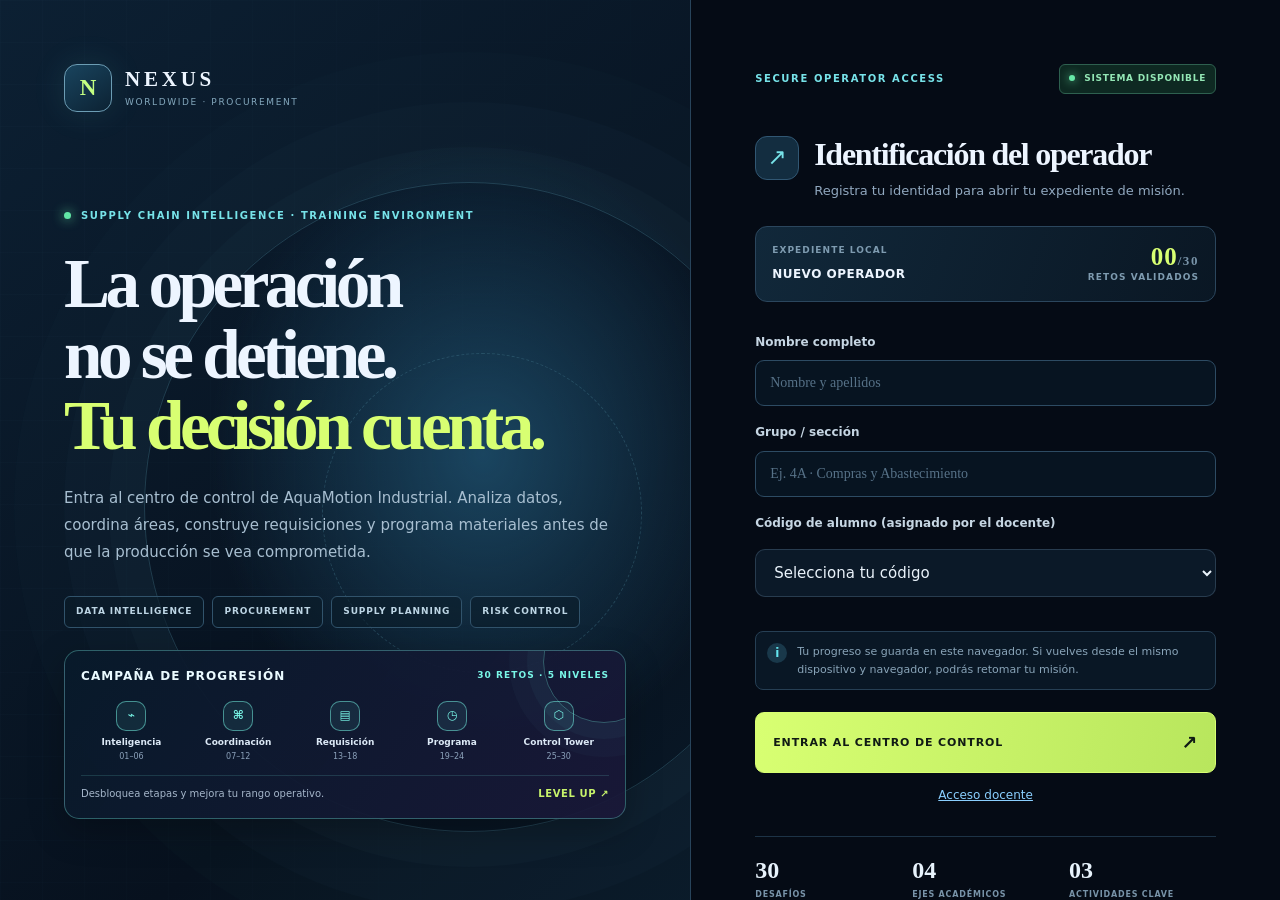
==== index.html @ 002dec1a "Add 3D supply map and branching case lab" ====
<!doctype html>
<html lang="es-MX">
<head>
<meta charset="utf-8"><meta name="viewport" content="width=device-width, initial-scale=1">
<meta name="theme-color" content="#07111e"><meta name="description" content="Simulación inmersiva de compras y abastecimiento: datos digitales, coordinación organizacional, requisiciones y programación de requerimientos."><meta name="color-scheme" content="dark">
<title>NEXUS | Operación Abastecimiento</title>
<link rel="stylesheet" href="./styles.css?v=nexus-immersive-lab-3">
</head>
<body>
<div id="loginGate" class="nexus-login-gate" role="dialog" aria-modal="true" aria-labelledby="loginTitle">
 <section class="login-showcase">
  <div class="login-wordmark"><span class="login-mark">N</span><span><b>NEXUS</b><small>WORLDWIDE · PROCUREMENT</small></span></div>
  <div class="login-orbit orbit-one"></div><div class="login-orbit orbit-two"></div>
  <div class="login-copy"><div class="login-eyebrow"><span class="live-dot"></span> SUPPLY CHAIN INTELLIGENCE · TRAINING ENVIRONMENT</div><h1>La operación<br>no se detiene.<br><em>Tu decisión cuenta.</em></h1><p>Entra al centro de control de AquaMotion Industrial. Analiza datos, coordina áreas, construye requisiciones y programa materiales antes de que la producción se vea comprometida.</p>
   <div class="login-capabilities"><span>DATA INTELLIGENCE</span><span>PROCUREMENT</span><span>SUPPLY PLANNING</span><span>RISK CONTROL</span></div>
  <div class="login-campaign-preview">
   <div class="login-campaign-heading"><b>CAMPAÑA DE PROGRESIÓN</b><span>30 RETOS · 5 NIVELES</span></div>
   <div class="login-campaign-steps">
    <div class="login-campaign-step"><span class="login-campaign-icon">⌁</span><b>Inteligencia</b><small>01–06</small></div>
    <div class="login-campaign-step"><span class="login-campaign-icon">⌘</span><b>Coordinación</b><small>07–12</small></div>
    <div class="login-campaign-step"><span class="login-campaign-icon">▤</span><b>Requisición</b><small>13–18</small></div>
    <div class="login-campaign-step"><span class="login-campaign-icon">◷</span><b>Programa</b><small>19–24</small></div>
    <div class="login-campaign-step"><span class="login-campaign-icon">⬡</span><b>Control Tower</b><small>25–30</small></div>
   </div>
   <div class="login-campaign-bottom"><span>Desbloquea etapas y mejora tu rango operativo.</span><strong>LEVEL UP ↗</strong></div>
  </div>
  </div>
  <div class="login-footer"><span>NEXUS PROCUREMENT / UNIDAD 3</span><span>SIMULACIÓN ACADÉMICA · V 1.0</span></div>
 </section>
 <section class="login-access">
  <div class="access-top"><span class="access-overline">SECURE OPERATOR ACCESS</span><span class="access-pill"><i></i> SISTEMA DISPONIBLE</span></div>
  <div class="access-title"><div class="access-symbol">↗</div><div><h2 id="loginTitle">Identificación del operador</h2><p>Registra tu identidad para abrir tu expediente de misión.</p></div></div>
  <div class="login-resume-card"><div><span>EXPEDIENTE LOCAL</span><strong id="loginSavedName">NUEVO OPERADOR</strong></div><div class="resume-stat"><strong id="loginSavedProgress">00<span>/30</span></strong><small>RETOS VALIDADOS</small></div></div>
  <form id="nexusLoginForm" class="nexus-login-form">
   <label for="loginFullName">Nombre completo</label><input id="loginFullName" type="text" autocomplete="name" minlength="5" maxlength="100" placeholder="Nombre y apellidos" required>
   <label for="loginGroup">Grupo / sección</label><input id="loginGroup" type="text" maxlength="80" placeholder="Ej. 4A · Compras y Abastecimiento">
   <label for="loginStudentCode">Código de alumno (asignado por el docente)</label><select id="loginStudentCode" class="student-code-select" required><option value="">Selecciona tu código</option><option value="1">Alumno 01</option><option value="2">Alumno 02</option><option value="3">Alumno 03</option><option value="4">Alumno 04</option><option value="5">Alumno 05</option><option value="6">Alumno 06</option><option value="7">Alumno 07</option><option value="8">Alumno 08</option></select>
   <div class="login-note"><span>i</span><p>Tu progreso se guarda en este navegador. Si vuelves desde el mismo dispositivo y navegador, podrás retomar tu misión.</p></div>
   <button class="login-submit" type="submit"><span id="loginButtonLabel">ENTRAR AL CENTRO DE CONTROL</span><b>↗</b></button>
  </form>
  <button class="instructor-link" type="button" onclick="openInstructor()">Acceso docente</button>
  <div class="login-bottom-stats"><div><strong>30</strong><span>DESAFÍOS</span></div><div><strong>04</strong><span>EJES ACADÉMICOS</span></div><div><strong>03</strong><span>ACTIVIDADES CLAVE</span></div></div>
  <div class="login-security">NEXUS WORLDWIDE <span>·</span> ENTORNO EDUCATIVO CONTROLADO</div>
 </section>
</div>
<section id="instructorGate" class="nexus-login-gate" style="display:none" role="dialog" aria-modal="true"><section class="login-showcase"><div class="login-wordmark"><span class="login-mark">N</span><span><b>NEXUS</b><small>WORLDWIDE · PROCUREMENT</small></span></div><div class="login-copy"><div class="login-eyebrow">INSTRUCTOR ACCESS</div><h1>Control de<br>escenarios.<br><em>Vista docente.</em></h1><p>Consulta ocho escenarios equivalentes con la misma lógica de resolución.</p></div></section><section class="login-access"><div class="access-title"><div><h2>Acceso docente</h2><p>Ingresa tus credenciales.</p></div></div><form id="instructorLoginForm" class="nexus-login-form"><label for="instructorUser">Usuario</label><input id="instructorUser" autocomplete="username" required><label for="instructorPass">Contraseña</label><input id="instructorPass" type="password" autocomplete="current-password" required><div id="instructorError" class="incident-feedback" style="display:none"></div><button class="login-submit" type="submit"><span>ABRIR CONSOLA DOCENTE</span><b>↗</b></button></form><button class="btn" style="margin-top:14px;width:100%" onclick="closeInstructor()">VOLVER AL ACCESO DE ALUMNOS</button><div class="login-security">AVISO: acceso de interfaz; no es autenticación segura de servidor.</div></section></section><section id="instructorConsole" class="instructor-console" style="display:none"><div class="command-head"><div><div class="eyebrow">NEXUS PROCUREMENT / FACULTY CONSOLE</div><h2>Panel docente · 8 escenarios</h2><p class="muted">Mismas competencias, criterios y lógica de resolución; cambian datos, fechas y proveedores.</p></div><button class="btn" onclick="closeInstructor()">Cerrar consola</button></div><div class="instructor-notice"><b>Importante:</b> los casos se pueden consultar aquí, pero las entregas y puntuaciones no se sincronizan desde otros dispositivos. Para centralizar resultados se requiere base de datos/backend.</div><div id="scenarioCards" class="scenario-cards"></div><div class="instructor-key"><h3>Criterio común de resolución</h3><ol><li>Validar inventario utilizable, reservas, bloqueos y recepciones confirmadas.</li><li>Comparar fecha requerida, plazo, costo total, presupuesto y riesgo de paro.</li><li>Completar especificación, cantidad, unidad, fecha, justificación y autorizaciones de la requisición.</li><li>Documentar alternativas, responsables, evidencia y decisión.</li></ol></div></section>
<div class="shell">
<header class="top"><div class="brand"><div class="logo">N</div><div><div class="eyebrow">NEXUS WORLDWIDE · PROCUREMENT</div><h1>NEXUS PROCUREMENT · CONTROL TOWER</h1><div class="sub">Simulación académica de compras, datos y programación</div></div></div><div class="badge">MISIÓN U3 · 180–240 MIN</div></header>
<div class="layout">
<aside class="side">\n <div class="nexus-sidebar-brand"><span class="nexus-sidebar-mark">N</span><span><b>NEXUS</b><small>WORLDWIDE · PROCUREMENT</small></span></div>

 <div class="student"><div class="eyebrow">Operador asignado</div><strong id="studentName">Sin identificar</strong><div class="sub" id="studentStatus">Sesión no iniciada</div></div>
 <div class="progress-label"><span>Progreso de misión</span><b id="progressText">0/30</b></div><div class="bar"><span id="progressBar"></span></div>
 <div class="nexus-primary-nav" aria-label="Navegación del centro de control">
  <button data-nexus-view="dashboard" class="active" onclick="showDash()"><span>⌂</span> Centro de control</button>
  <button data-nexus-view="briefing" onclick="showBriefing()"><span>▤</span> Briefing operativo</button>
  <button data-nexus-view="missions" onclick="resumeMission()"><span>⚑</span> Continuar misión</button>
  <button data-nexus-view="report" onclick="showFinal()"><span>▧</span> Reporte de desempeño</button>
 </div>
 <div class="queue-label">MISSION QUEUE <span>30</span></div>
 <div class="nav" id="nav"></div>
 <div class="callout warning mini">Regla NEXUS: primero pulsa <b>Validar respuesta</b>. Solo después de acertar se habilita <b>Avanzar al siguiente</b>. Tras dos errores aparece una pista.</div>
 <button class="btn" style="width:100%" onclick="resetProgress()">Reiniciar sesión</button>
</aside>
<main class="main"><header class="nexus-topbar" id="nexusTopbar">
 <button class="mobile-menu" onclick="toggleNexusSidebar()" aria-label="Abrir navegación">☰</button>
 <div class="topbar-location"><span class="topbar-breadcrumb">NEXUS WORLDWIDE <b>/</b> PROCUREMENT</span><strong id="topbarPageTitle">Centro de control</strong></div>
 <div class="topbar-search"><span>⌕</span><input id="nexusSearch" type="search" placeholder="Buscar reto o tema…" oninput="filterMissionNav(this.value)"></div>
 <div class="topbar-right"><span class="system-status"><i></i> SISTEMA EN LÍNEA</span><div class="topbar-operator"><span class="operator-avatar" id="topAvatar">OP</span><div><strong id="topName">Operador</strong><small id="topGroup">Compras y abastecimiento</small></div></div></div>
</header><section class="panel command-dashboard nexus-home" id="commandDashboard">
 <div class="command-head"><div><div class="eyebrow">NEXUS PROCUREMENT / OPERATIONAL OVERVIEW</div><h2>Centro de control de abastecimiento</h2><p class="muted">AquaMotion Industrial · Planta de producción · Unidad 3</p></div><div class="live-state"><span class="live-dot"></span> OPERACIÓN SIMULADA</div></div>
 <div class="command-kpis">
  <article class="command-kpi"><span class="kpi-label">DESAFÍOS VALIDADOS</span><strong id="dashDone">00<span class="kpi-denom">/30</span></strong><span id="dashProgressCaption">Tu operación está por comenzar</span><div class="kpi-track"><i id="dashProgressBar" style="width:0%"></i></div></article>
  <article class="command-kpi"><span class="kpi-label">PUNTUACIÓN ACTUAL</span><strong id="dashScore">100</strong><span>Índice académico con penalización por intentos</span><div class="kpi-track"><i id="dashScoreBar" style="width:100%"></i></div></article>
  <article class="command-kpi"><span class="kpi-label">EJES DE OPERACIÓN</span><strong>04</strong><span>Datos · Organización · Requisición · Programa</span><div class="kpi-track"><i style="width:100%"></i></div></article>
  <article class="command-kpi risk-kpi"><span class="kpi-label">ESTADO DE LA PLANTA</span><strong id="dashPlantStatus">EN ALERTA</strong><span>Materiales y fecha de producción bajo análisis</span><div class="risk-pulse"><i></i><i></i><i></i><i></i><i></i></div></article>
 </div>

 <section class="nexus-progression" id="nexusProgression">
  <div class="nexus-hero-visual medal-hero-visual" aria-hidden="true"><div class="holo-medal"><div class="medal-orbit orbit-a"></div><div class="medal-orbit orbit-b"></div><div class="medal-ribbon"></div><div class="medal-face"><span class="medal-star">✦</span><b>NX</b><small>PROCUREMENT</small><span class="medal-laurel">❧ ✧ ❧</span></div><span class="medal-spark spark-a">✦</span><span class="medal-spark spark-b">✧</span><span class="medal-spark spark-c">✦</span></div></div>
  <div class="progression-top"><div><div class="eyebrow">CAMPAÑA OPERATIVA · SISTEMA DE NIVELES</div><h3 class="progression-title">Tu ruta hacia Procurement Specialist</h3><p class="progression-sub">No solo contestes: desbloquea sectores, resuelve incidencias y demuestra que puedes mantener la cadena de suministro en movimiento.</p></div><div class="rank-emblem" aria-label="Insignia de cadete"><span>01</span></div><div class="rank-chip" id="progressionRank">RANGO 01 · CADETE</div></div>
  <div class="progression-body"><div class="stage-track" id="progressionStages" aria-label="Etapas de la campaña"></div><div class="progression-side"><div class="progression-percent" id="progressionPercent">00%</div><p id="progressionSummary">Tu operación comienza en el centro de control.</p><div class="progression-bar"><span id="progressionFill" style="width:0%"></span></div></div></div>
  <div class="progression-next"><div class="progression-next-copy"><b id="progressionNextTitle">Siguiente objetivo: iniciar el briefing</b><span id="progressionNextDesc">Lee el expediente y valida los datos antes de tomar decisiones.</span></div><button class="progression-action" id="progressionNextBtn" onclick="resumeMission()">INICIAR OPERACIÓN ↗</button></div>
 </section>
 <div class="nexus-home-grid">
  <article class="home-feature home-feature-main"><div class="home-feature-image"><div class="image-grid"></div><span class="image-tag">CASE FILE · AM-100</span><div class="image-orbit"></div><div class="factory-glyph">AM</div></div><div class="home-feature-copy"><div class="eyebrow">MISIÓN PRINCIPAL · AQUAMOTION INDUSTRIAL</div><h3>Evita la interrupción de producción</h3><p>Debes coordinar el suministro de materiales para fabricar 100 bombas. Los datos de inventario, las reservas y los plazos del proveedor pueden cambiar el resultado de la operación.</p><div class="home-feature-facts"><span><b>100</b> bombas planeadas</span><span><b>23 NOV</b> fecha requerida</span><span><b>30</b> desafíos</span></div><button class="btn primary" onclick="showBriefing()">ABRIR BRIEFING OPERATIVO <b>↗</b></button></div></article>
  <article class="home-side-card"><div class="panel-header"><div><h3>Estado de misión</h3><small>Actualización de tu expediente</small></div><span class="status status-live">EN CURSO</span></div><div class="mission-state-row"><span class="state-icon">◈</span><div><b id="dashCurrentMission">Briefing operativo</b><small id="dashCurrentCaption">Lee el caso y revisa los datos iniciales.</small></div></div><div class="mission-progress"><div class="mini-bar"><span id="dashMiniProgress" style="width:0%"></span></div><strong id="dashMiniCount">0 / 30</strong></div><button class="btn home-secondary" onclick="resumeMission()">CONTINUAR MI MISIÓN <b>→</b></button><div class="home-divider"></div><div class="home-alert"><span>!</span><div><b>ALERTA DE SUMINISTRO</b><p>Una decisión incorrecta puede provocar faltantes, compras urgentes o exceso de inventario.</p></div></div></article>
  <article class="home-module"><div class="home-module-top"><span class="module-icon">01</span><span class="module-state">MÓDULO 3.2</span></div><h4>Data intelligence</h4><p>Calidad de datos, sistemas digitales, inventarios e indicadores.</p><button onclick="openTopicMission('3.2')">EXPLORAR RETOS <b>↗</b></button></article>
  <article class="home-module"><div class="home-module-top"><span class="module-icon">02</span><span class="module-state">MÓDULO 3.3</span></div><h4>Organizational flow</h4><p>Responsabilidades, coordinación entre áreas y toma de decisiones.</p><button onclick="openTopicMission('3.3')">EXPLORAR RETOS <b>↗</b></button></article>
  <article class="home-module"><div class="home-module-top"><span class="module-icon">03</span><span class="module-state">MÓDULO 3.4</span></div><h4>Requisition control</h4><p>Especificaciones, trazabilidad, evidencia y requisiciones completas.</p><button onclick="openTopicMission('3.4')">EXPLORAR RETOS <b>↗</b></button></article>
  <article class="home-module"><div class="home-module-top"><span class="module-icon">04</span><span class="module-state">MÓDULO 3.5</span></div><h4>Supply scheduling</h4><p>Requerimientos netos, fechas, lotes y riesgo de abastecimiento.</p><button onclick="openTopicMission('3.5')">EXPLORAR RETOS <b>↗</b></button></article>
  <article class="home-module home-manual-shortcut"><div class="home-module-top"><span class="module-icon">⌘</span><span class="module-state">BIBLIOTECA DE CLASE</span></div><h4>Manual de campo NEXUS</h4><p>Notas explicadas, ejemplos, ejercicios guiados y referencias por apartado.</p><button onclick="openFieldManual()">ABRIR MANUAL <b>↗</b></button></article>
 </div>

 
 <section class="supply-map-section" id="supplyMap">
  <div class="immersive-section-head"><div><div class="eyebrow">INTERACTIVE SUPPLY NETWORK · 3D VIEW</div><h3>Mapa 3D de la cadena de suministro</h3><p>Selecciona un nodo de la red para conocer qué información necesita, qué decisiones toma y qué puede bloquear el flujo. Sigue el movimiento desde la demanda hasta la entrega.</p></div><span class="immersive-status">NETWORK ONLINE</span></div>
  <div class="supply-map-layout"><div class="supply-map-canvas" role="group" aria-label="Mapa interactivo de la cadena de suministro">
   <div class="map-grid-floor"></div><svg class="supply-connections" viewBox="0 0 700 430" aria-hidden="true"><path d="M350 75 L175 160 L100 280 M350 75 L525 160 L600 280 M175 160 L350 250 L525 160 M100 280 L350 365 L600 280 M350 250 L350 365" /><path class="flow-path" d="M350 75 L175 160 L350 250 L525 160 L600 280 L350 365 L100 280" /></svg>
   <button class="map-node node-production selected" data-map-node="production" onclick="selectSupplyNode('production')"><span class="node-glyph">▥</span><b>Producción</b><small>Demanda y fecha</small></button>
   <button class="map-node node-planning" data-map-node="planning" onclick="selectSupplyNode('planning')"><span class="node-glyph">⌘</span><b>Planeación / MRP</b><small>Necesidad neta</small></button>
   <button class="map-node node-purchasing" data-map-node="purchasing" onclick="selectSupplyNode('purchasing')"><span class="node-glyph">⇄</span><b>Compras</b><small>Proveedor y orden</small></button>
   <button class="map-node node-finance" data-map-node="finance" onclick="selectSupplyNode('finance')"><span class="node-glyph">$</span><b>Finanzas</b><small>Presupuesto</small></button>
   <button class="map-node node-warehouse" data-map-node="warehouse" onclick="selectSupplyNode('warehouse')"><span class="node-glyph">▤</span><b>Almacén</b><small>Recepción y stock</small></button>
   <button class="map-node node-supplier" data-map-node="supplier" onclick="selectSupplyNode('supplier')"><span class="node-glyph">◈</span><b>Proveedor</b><small>Plazo y confirmación</small></button>
   <div class="map-core"><span>NX</span><small>FLUJO DE MATERIAL</small></div>
  </div><aside class="map-detail-card"><div class="eyebrow" id="mapDetailEyebrow">NODO 01 · DEMANDA</div><h4 id="mapDetailTitle">Producción</h4><p id="mapDetailText">Define qué se necesita, en qué cantidad y para cuándo. Una fecha poco clara puede distorsionar todo el plan de abastecimiento.</p><div class="map-detail-label">DATOS QUE DEBES VALIDAR</div><ul id="mapDetailList"><li>Demanda confirmada</li><li>Fecha requerida</li><li>Prioridad operativa</li></ul><div class="map-detail-label">PREGUNTA DE CONTROL</div><p id="mapDetailQuestion">¿La necesidad está documentada y autorizada?</p><button class="btn primary" onclick="openFieldManual('manual-33')">CONSULTAR MANUAL ↗</button></aside></div>
  <div class="map-legend"><span><i class="legend-dot dot-demand"></i> Demanda</span><span><i class="legend-dot dot-data"></i> Datos / planeación</span><span><i class="legend-dot dot-decision"></i> Decisión</span><span><i class="legend-dot dot-flow"></i> Material y recepción</span></div>
 </section>
 <section class="branching-lab" id="branchingLab">
  <div class="immersive-section-head"><div><div class="eyebrow">DECISION LAB · BRANCHING CASES</div><h3>Casos ramificados: cada decisión mueve la operación</h3><p>Resuelve tres casos breves. La elección abre una consecuencia y una pregunta de seguimiento; al terminar podrás comparar tus decisiones de los casos 1, 2 y 3. No hay un mensaje de “todo salió mal”: la retroalimentación explica qué ocurrió y qué dato conviene revisar.</p></div><span class="immersive-status">3 CASE FILES</span></div>
  <div class="branch-progress"><span id="branchProgressLabel">CASO 01 DE 03</span><div><i id="branchProgressFill" style="width:0%"></i></div><span id="branchScoreLabel">0 decisiones</span></div>
  <article class="branch-case-card" id="branchCaseCard"><div class="branch-case-kicker" id="branchCaseKicker">CASE FILE · NX-01</div><h4 id="branchCaseTitle">La fecha que nadie confirma</h4><p id="branchCaseScenario">Producción necesita el material pronto. El proveedor habitual no confirma la entrega y el alternativo cobra más.</p><div class="branch-data-pills" id="branchCaseData"></div><div class="branch-options" id="branchCaseOptions"></div><div class="branch-consequence" id="branchConsequence" aria-live="polite" hidden></div><div class="branch-case-actions"><button class="btn" id="branchRetryBtn" onclick="retryBranchCase()" hidden>REVISAR OTRA ALTERNATIVA</button><button class="btn primary" id="branchNextBtn" onclick="nextBranchCase()" disabled>CONTINUAR AL SIGUIENTE CASO ↗</button></div></article>
  <div class="branch-comparison" id="branchComparison" hidden><div class="eyebrow">DEBRIEF · COMPARATIVO DE DECISIONES</div><h4>Comparativo de casos 1, 2 y 3</h4><p>Compara la decisión que tomaste, su efecto principal y la recomendación para una operación real.</p><div class="branch-comparison-grid" id="branchComparisonGrid"></div><button class="btn primary" onclick="resetBranchLab()">REPETIR LOS TRES CASOS ↻</button></div>
 </section>
 <section class="nexus-live-ops" id="liveOperations">
  <div class="live-ops-head"><div><div class="eyebrow">SIMULADOR COMPLEMENTARIO · PRÁCTICA DE DECISIONES</div><h3>Centro de incidentes en vivo</h3><p><b>¿Para qué sirve?</b> Es un laboratorio de práctica independiente de los 30 retos: puedes usarlo antes de empezar para familiarizarte con las decisiones o al terminar para comparar estrategias con tu equipo. Resuelve tres incidentes y observa cómo afectan continuidad, presupuesto, calidad y riesgo. Los indicadores son didácticos, no datos de una planta real.</p><div class="role-badge" id="activeRoleBadge">ROL · JEFATURA DE COMPRAS</div><button class="manual-inline-link" onclick="openFieldManual('manual-incidents')">CONSULTAR GUÍA DE INCIDENTES ↗</button></div><span class="ops-chip"><i class="live-dot"></i> SIMULACIÓN</span></div>
  <div class="incident-guide"><b>¿Cómo se usa este centro?</b><span>01 · Lee el caso</span><span>02 · Compara las consecuencias</span><span>03 · Elige una acción</span><span>04 · Revisa la retroalimentación y la bitácora</span></div>
  <div class="ops-live-grid"><article class="incident-card"><div class="incident-code" id="incidentCode">INCIDENTE 01 · SUMINISTRO</div><h4 id="incidentTitle">Alerta de abastecimiento</h4><p id="incidentDescription">Elige una respuesta operativa para ver sus consecuencias.</p><div class="incident-actions" id="incidentActions"></div><div class="incident-feedback" id="incidentFeedback" aria-live="polite"></div></article>
   <article class="ops-metrics-card"><h4>Índice de salud operativa del equipo</h4>
    <div class="ops-metric"><span>Continuidad de producción</span><strong id="metricContinuityText">70 / 100</strong><div class="ops-meter"><i id="metricContinuity" style="width:70%"></i></div></div>
    <div class="ops-metric"><span>Control presupuestal</span><strong id="metricBudgetText">70 / 100</strong><div class="ops-meter"><i id="metricBudget" style="width:70%"></i></div></div>
    <div class="ops-metric"><span>Calidad de decisión</span><strong id="metricQualityText">70 / 100</strong><div class="ops-meter"><i id="metricQuality" style="width:70%"></i></div></div>
    <div class="ops-metric"><span>Gestión del riesgo</span><strong id="metricRiskText">70 / 100</strong><div class="ops-meter"><i id="metricRisk" style="width:70%"></i></div></div>
    <div class="ops-log"><div class="ops-log-title">BITÁCORA DE OPERACIÓN</div><div id="opsLog"><div class="ops-log-line"><b>[SYSTEM]</b> Simulación preparada. Esperando primera decisión.</div></div></div>
   </article>
  </div>
 </section>

 <section class="field-manual" id="fieldManual">
  <div class="manual-header"><div><div class="eyebrow">NEXUS FIELD GUIDE · BIBLIOTECA DE CLASE</div><h3>Manual de campo: de la teoría a la decisión</h3><p>Consulta las notas de la unidad, sigue los ejemplos paso a paso y practica antes de validar tus retos. Cada referencia conecta el reto con el apartado que necesitas repasar.</p></div><div class="manual-emblem" aria-hidden="true"><span>NX</span><i></i></div></div>
  <div class="manual-search-row"><label for="manualSearch">Buscar en el manual</label><input id="manualSearch" type="search" placeholder="Ej. ERP, reservas, requisición, fecha requerida…" oninput="filterFieldManual(this.value)"><span id="manualSearchCount">4 apartados</span></div>
  <div class="manual-chapters" id="manualChapters">
   <details class="manual-chapter" id="manual-32" open><summary><span class="manual-chapter-num">03.2</span><span><b>Sistemas digitales e inteligencia de datos</b><small>ERP · MRP · WMS · EDI · BI · calidad de datos</small></span><span class="manual-chevron">＋</span></summary><div class="manual-content"><h4>Idea central</h4><p>Un sistema digital ayuda a registrar, conectar o analizar información; no todos cumplen la misma función. Antes de decidir, identifica qué dato necesitas, quién lo genera y cuándo fue actualizado.</p><div class="manual-concepts"><article><b>ERP</b><span>Integra procesos y registros de distintas áreas.</span></article><article><b>MRP</b><span>Calcula necesidades de materiales a partir de demanda, estructura del producto, inventario y tiempos.</span></article><article><b>WMS</b><span>Apoya el control operativo de ubicaciones, movimientos y existencias en almacén.</span></article><article><b>EDI</b><span>Intercambia documentos comerciales entre sistemas.</span></article><article><b>BI</b><span>Convierte datos en indicadores y análisis para decidir.</span></article></div><h4>Ejemplo guiado</h4><p>Producción solicita 100 bombas. No compres de inmediato: valida la demanda y la lista de materiales, revisa existencias utilizables y órdenes abiertas; después calcula la necesidad neta y documenta la fuente de cada dato.</p><div class="manual-exercise"><b>Ejercicio rápido</b><p>El sistema muestra 70 piezas físicas, 20 reservadas y 30 en una recepción confirmada para antes de la fecha requerida. ¿Cuántas piezas hay libres hoy y cuántas podrían estar disponibles si llega a tiempo la recepción?</p><details><summary>Ver solución razonada</summary><p>Libres hoy: 70 − 20 = 50. Si las 30 unidades llegan a tiempo y pasan la recepción, el total potencial es 80. Aún falta comparar esa cantidad con la demanda nueva y el stock de seguridad.</p></details></div><p class="manual-crossref"><b>Úsalo en:</b> retos de Sistemas digitales · inventario · disponibilidad. <button onclick="openTopicMission('3.2')">Ir a retos 3.2 ↗</button></p></div></details>
   <details class="manual-chapter" id="manual-33"><summary><span class="manual-chapter-num">03.3</span><span><b>Relación organizacional y coordinación</b><small>Área usuaria · área técnica · Compras · Finanzas · Almacén</small></span><span class="manual-chevron">＋</span></summary><div class="manual-content"><h4>Idea central</h4><p>Una compra confiable es un proceso coordinado. La necesidad nace en el área usuaria; el área técnica define o valida especificaciones; Compras gestiona cotización y proveedor; Finanzas valida presupuesto y condiciones de pago; Almacén confirma recepción y discrepancias.</p><div class="manual-flow"><span>Área usuaria<br><small>qué y cuándo</small></span><i>→</i><span>Área técnica<br><small>especificación</small></span><i>→</i><span>Compras<br><small>cotiza y negocia</small></span><i>→</i><span>Finanzas / Almacén<br><small>autoriza y recibe</small></span></div><h4>Error frecuente</h4><p>Emitir una orden no garantiza que el material esté disponible. Deben confirmarse proveedor, cantidad, fecha, transporte, recepción e inspección cuando corresponda.</p><div class="manual-exercise"><b>Ejercicio rápido</b><p>Producción pide “un rodamiento urgente”, sin código, medidas ni aplicación. ¿Qué debe ocurrir antes de solicitar cotizaciones?</p><details><summary>Ver solución razonada</summary><p>El área usuaria documenta la necesidad y fecha; el área técnica valida código, dimensiones, compatibilidad y criterios de aceptación. Compras solicita cotizaciones comparables con esa información.</p></details></div><p class="manual-crossref"><b>Úsalo en:</b> retos de roles, aprobaciones, coordinación y continuidad. <button onclick="openTopicMission('3.3')">Ir a retos 3.3 ↗</button></p></div></details>
   <details class="manual-chapter" id="manual-34"><summary><span class="manual-chapter-num">03.4</span><span><b>Requisición de compras y trazabilidad</b><small>Datos obligatorios · justificación · autorización · evidencia</small></span><span class="manual-chevron">＋</span></summary><div class="manual-content"><h4>Lista de verificación</h4><ul class="manual-checklist"><li>Descripción y código del material, si existe.</li><li>Especificación técnica, unidad de medida y cantidad.</li><li>Fecha requerida, ubicación y justificación operativa.</li><li>Centro de costo o presupuesto y prioridad aprobada.</li><li>Solicitante, autorizador y documentos de soporte.</li><li>Requisitos de entrega, inspección y aceptación.</li></ul><p>Una requisición completa permite cotizar en condiciones comparables, revisar la autorización y seguir la solicitud desde la necesidad hasta la recepción. No sustituye la orden de compra ni confirma por sí sola que el material ya fue adquirido.</p><div class="manual-exercise"><b>Ejercicio rápido</b><p>La requisición dice “10 piezas cuanto antes”, pero no identifica material ni fecha exacta. ¿Está lista para cotizar?</p><details><summary>Ver solución razonada</summary><p>No. Faltan identificación/especificación y una fecha requerida verificable. Debe regresar al área solicitante o técnica para completar datos antes de comparar ofertas.</p></details></div><p class="manual-crossref"><b>Úsalo en:</b> retos de requisición, campos obligatorios y trazabilidad. <button onclick="openTopicMission('3.4')">Ir a retos 3.4 ↗</button></p></div></details>
   <details class="manual-chapter" id="manual-35"><summary><span class="manual-chapter-num">03.5</span><span><b>Programación de requerimientos y abastecimiento</b><small>Demanda · disponibilidad neta · plazo · stock de seguridad</small></span><span class="manual-chevron">＋</span></summary><div class="manual-content"><h4>Secuencia para programar</h4><ol class="manual-checklist"><li>Confirma cantidad y fecha de necesidad de Producción.</li><li>Revisa inventario físico, reservas, bloqueos y recepciones abiertas.</li><li>Calcula disponibilidad neta con las restricciones del caso.</li><li>Compara el plazo del proveedor con la fecha requerida.</li><li>Define cantidad y fecha de compra; escala riesgos y alternativas.</li><li>Da seguimiento a confirmación, embarque y recepción.</li></ol><div class="manual-formula">Disponibilidad utilizable ≈ existencia física − reservas − bloqueos no liberados</div><p>Las recepciones futuras solo deben contarse si están suficientemente confirmadas y llegan antes de la fecha de necesidad. El stock de seguridad se analiza por separado según la política y el riesgo.</p><div class="manual-exercise"><b>Ejercicio rápido</b><p>Hay 120 piezas físicas, 35 reservadas, 5 bloqueadas y una demanda de 100. No hay recepciones confirmadas. ¿Qué brecha debes reportar?</p><details><summary>Ver solución razonada</summary><p>Disponibilidad utilizable: 120 − 35 − 5 = 80. Frente a una demanda de 100, la brecha es de 20 piezas, antes de considerar stock de seguridad u otras restricciones.</p></details></div><p class="manual-crossref"><b>Úsalo en:</b> retos de fechas, cantidades, proveedores y riesgo de faltante. <button onclick="openTopicMission('3.5')">Ir a retos 3.5 ↗</button></p></div></details>
   <details class="manual-chapter" id="manual-incidents"><summary><span class="manual-chapter-num">LAB</span><span><b>Centro de incidentes en vivo</b><small>Simulador complementario · indicadores · bitácora</small></span><span class="manual-chevron">＋</span></summary><div class="manual-content"><p>Este laboratorio no reemplaza un reto ni es la última misión. Es práctica adicional para probar decisiones sin afectar la secuencia de los 30 desafíos. Cada decisión modifica cuatro indicadores simulados:</p><div class="manual-concepts"><article><b>Continuidad</b><span>¿La acción protege la fecha de producción?</span></article><article><b>Presupuesto</b><span>¿Controla el costo total y las urgencias?</span></article><article><b>Calidad</b><span>¿La decisión usa datos y especificaciones verificables?</span></article><article><b>Riesgo</b><span>¿Previene incumplimientos, bloqueos o faltantes?</span></article></div><p>Lee el incidente, compara las opciones, elige una y justifica el efecto. Al final revisa la bitácora: identifica qué indicador mejoró, cuál se sacrificó y qué evidencia pedirías en una operación real.</p><button class="btn primary" onclick="document.getElementById('liveOperations').scrollIntoView({behavior:'smooth',block:'start'})">IR AL SIMULADOR ↗</button></div></details>
  </div>
  <div class="manual-note"><b>Nota académica</b><p>Este manual resume los conceptos que aparecen en la simulación y sirve como guía de estudio. Las políticas concretas de compra, autorizaciones, inventario y stock de seguridad dependen de cada organización y de las indicaciones del docente.</p></div>
 </section>
 <div class="home-bottom-grid"><article class="home-terminal"><div class="terminal-heading"><span><i></i> OPERATION LOG</span><span>SIMULACIÓN LOCAL</span></div><div class="terminal-lines"><p><b>[SYSTEM]</b> Entorno de entrenamiento inicializado.</p><p><b>[CASE]</b> AquaMotion Industrial · lote AM-100 cargado.</p><p><b>[CHECK]</b> Inventario, reservas y recepciones requieren validación.</p><p><b>[NEXT]</b> Abre el briefing para recibir instrucciones operativas.</p></div></article><article class="home-rank-card"><div class="eyebrow">PERFORMANCE TRACKER</div><h3>Tu desempeño se construye decisión a decisión.</h3><p>Valida cada respuesta, consulta las pistas cuando estén disponibles y guarda tus evidencias al finalizar.</p><button class="btn primary" onclick="showFinal()">VER REPORTE Y PUNTAJE ↗</button></article></div>
</section>
<section class="panel command-dashboard" id="commandDashboard">
 <div class="command-head"><div><div class="eyebrow">NEXUS WORLDWIDE / PROCUREMENT INTELLIGENCE</div><h2>Centro de operaciones de abastecimiento</h2><p class="muted">Unidad 3 · Planeación, coordinación, requisiciones y programación de compras</p></div><div class="live-state"><span class="live-dot"></span> SIMULACIÓN LISTA</div></div>
 <div class="command-kpis">
  <article class="command-kpi"><span class="kpi-label">DESAFÍOS OPERATIVOS</span><strong>30</strong><span>Validación progresiva</span><div class="kpi-track"><i style="width:100%"></i></div></article>
  <article class="command-kpi"><span class="kpi-label">EJES ACADÉMICOS</span><strong>04</strong><span>Temas oficiales de la unidad</span><div class="kpi-track"><i style="width:100%"></i></div></article>
  <article class="command-kpi"><span class="kpi-label">ACTIVIDADES CLAVE</span><strong>03</strong><span>Analizar · requisitar · programar</span><div class="kpi-track"><i style="width:100%"></i></div></article>
  <article class="command-kpi risk-kpi"><span class="kpi-label">RIESGO DEL CASO</span><strong>ALTO</strong><span>Materiales, plazos y presupuesto</span><div class="risk-pulse"><i></i><i></i><i></i><i></i><i></i></div></article>
 </div>
 <div class="command-lower">
  <div class="command-module"><div class="module-title"><span class="module-icon">01</span><div><b>DATA INTELLIGENCE</b><small>3.2 · Proceso electrónico de datos</small></div><span class="module-state">ACTIVO</span></div><p>Audita datos, inventario y señales digitales antes de comprometer recursos.</p></div>
  <div class="command-module"><div class="module-title"><span class="module-icon">02</span><div><b>ORGANIZATIONAL FLOW</b><small>3.3 · Relación con la organización</small></div><span class="module-state">ACTIVO</span></div><p>Coordina Producción, Almacén, Compras, área técnica y Finanzas.</p></div>
  <div class="command-module"><div class="module-title"><span class="module-icon">03</span><div><b>REQUISITION CONTROL</b><small>3.4 · Requisición de compras</small></div><span class="module-state">ACTIVO</span></div><p>Transforma necesidades ambiguas en solicitudes verificables y trazables.</p></div>
  <div class="command-module"><div class="module-title"><span class="module-icon">04</span><div><b>SUPPLY SCHEDULING</b><small>3.5 · Programación de compras</small></div><span class="module-state">ACTIVO</span></div><p>Calcula requerimientos netos, fechas y decisiones de abastecimiento.</p></div>
 </div>
 <div class="command-alert"><span class="alert-mark">!</span><div><b>ALERTA DE OPERACIÓN · AQUAMOTION INDUSTRIAL</b><p>La producción de 100 bombas depende de información confiable, disponibilidad real y fechas de entrega confirmadas. Las decisiones incorrectas pueden generar faltantes, sobrecostos o interrupciones.</p></div></div>
</section>
<section class="panel hero" id="welcome">
 <div class="eyebrow">Caso de estudio · AquaMotion Industrial</div><h2>Una planta está a punto de detenerse. Tu equipo debe evitarlo.</h2>
 <p>La planta AquaMotion fabrica bombas de agua. Producción necesita materiales, Almacén reporta existencias, Compras debe conseguir lo faltante y Finanzas controla el presupuesto. Los datos no coinciden y la fecha límite se acerca. Tu misión es conectar sistemas, personas, requisiciones y programación para resolver el caso sin comprar de más ni provocar un paro.</p>
 <div class="chips"><span class="chip">3.2 Datos digitales</span><span class="chip">3.3 Organización</span><span class="chip">3.4 Requisición</span><span class="chip">3.5 Programación</span><span class="chip">30 retos con validación</span></div>
 <div class="grid" style="margin-top:18px"><div class="stat"><b>180–240 min</b><span class="muted">Duración estimada de la experiencia</span></div><div class="stat"><b>30 retos</b><span class="muted">Cada uno requiere validar antes de avanzar</span></div></div>
 <div class="field"><label for="fullName">Nombre completo del estudiante</label><input id="fullName" autocomplete="name" placeholder="Escribe nombre y apellidos"></div>
 <div class="field"><label for="group">Grupo / sección</label><input id="group" placeholder="Ej. 4A · Administración de Compras"></div>
 <div class="btnrow"><button class="btn primary" onclick="startMission()">Iniciar misión</button></div>
 <p class="notice">La sesión guarda el avance en este navegador. Al terminar podrás generar un reporte imprimible y exportar un CSV. No cierres ni borres los datos del navegador antes de guardar la evidencia.</p>
</section>
<div id="workspace" class="hidden">
<section class="panel" id="briefing"><div class="eyebrow">Briefing operativo</div><h3>Lee el tablero antes de tomar decisiones</h3><div class="callout good"><b>Temario oficial de la misión</b><ul><li><b>3.2.</b> Proceso electrónico de datos en la planeación de compras, programación y control.</li><li><b>3.3.</b> Relación de la función de compras y abastecimiento con la organización.</li><li><b>3.4.</b> Requisición de compras.</li><li><b>3.5.</b> Programación de compras.</li></ul><b>Actividades que debes demostrar:</b><ol><li>Análisis del uso de sistemas digitales en compras.</li><li>Elaboración de una requisición de compra.</li><li>Programación de requerimientos.</li></ol>Los diez retos se organizan alrededor de estos cuatro temas y las tres actividades; el caso de estudio es el medio para practicarlos, no un tema adicional.</div><p>Hoy es lunes 2 de noviembre. Producción debe liberar un lote de <b>100 bombas</b> el lunes 23 de noviembre. Cada bomba requiere 2 rodamientos, 4 tornillos y 1 tapa. El sistema de almacén muestra existencias, pero parte del material está reservado. El proveedor habitual tarda 8 días hábiles y el alterno 5, aunque cobra más. El objetivo no es comprar por intuición: es convertir datos fiables en una decisión trazable.</p>
<div class="tablewrap"><table><thead><tr><th>Material</th><th>Stock físico</th><th>Reservado</th><th>Recepción confirmada antes de la necesidad</th><th>Stock de seguridad</th></tr></thead><tbody><tr><td>Rodamientos</td><td>70</td><td>20</td><td>30</td><td>10</td></tr><tr><td>Tornillos</td><td>500</td><td>100</td><td>0</td><td>40</td></tr><tr><td>Tapas</td><td>45</td><td>5</td><td>20</td><td>10</td></tr></tbody></table></div>
<div class="callout"><b>Dato crucial:</b> para este ejercicio, stock utilizable = stock físico − reservado. La recepción confirmada solo cuenta si llegará antes de la fecha de uso y está documentada. Las fórmulas del caso son didácticas; en una empresa real también se revisan bloqueos, unidades, lotes mínimos y autorizaciones.</div>
<div class="visual"><h4>Ruta de la misión</h4><div class="flow"><div class="node"><b>01 · Detectar</b>Calidad del dato</div><div class="node"><b>02 · Coordinar</b>Responsabilidades</div><div class="node"><b>03 · Documentar</b>Requisición</div><div class="node"><b>04 · Calcular</b>MRP y fechas</div><div class="node"><b>05 · Reportar</b>Evidencias</div></div></div>
<button class="btn primary" onclick="openMission(0)">Comenzar reto 1</button></section>
<div id="missionMount"></div>
<section class="panel hidden" id="finalReport"><div class="eyebrow">Cierre de operación</div><h3>Reporte de misión</h3><div id="reportBody"></div><div class="btnrow no-print"><button class="btn primary" onclick="window.print()">Generar / guardar PDF</button><button class="btn" onclick="downloadCSV()">Exportar resultados CSV</button><button class="btn" onclick="downloadReport()">Descargar reporte TXT</button></div><p class="notice">Guarda el PDF y el CSV. El reporte documenta tus respuestas y el puntaje alcanzado en esta sesión del navegador.</p></section>
</div>
</main></div><footer class="foot">NEXUS Worldwide · NEXUS Procurement · Unidad 3 · Simulación académica. Los datos de AquaMotion son ficticios y se usan exclusivamente con fines didácticos.</footer>
</div>
<script src="./app.js?v=nexus-immersive-lab-3" defer></script>
</body></html>
---- styles.css ----
:root{--bg:#07111e;--panel:#101e30;--panel2:#17283d;--line:#2b4058;--ink:#edf5ff;--muted:#a5b6ca;--lime:#c7f36b;--cyan:#70dce4;--gold:#ffd27c;--red:#ff999d;--green:#8fe0ac;--radius:17px}
*{box-sizing:border-box}body{margin:0;background:radial-gradient(ellipse at 12% 0%,#173453 0,transparent 34%),var(--bg);color:var(--ink);font:15px/1.55 system-ui,-apple-system,Segoe UI,sans-serif}button,input,select,textarea{font:inherit}button{cursor:pointer}.shell{max-width:1240px;margin:auto;padding:20px}.top{display:flex;align-items:center;justify-content:space-between;gap:16px;flex-wrap:wrap;border-bottom:1px solid var(--line);padding:10px 0 18px}.brand{display:flex;align-items:center;gap:12px}.logo{width:45px;height:45px;display:grid;place-items:center;background:var(--lime);color:#09121d;border-radius:13px;font-weight:1000;font-size:22px}.eyebrow{font-size:11px;letter-spacing:.16em;text-transform:uppercase;color:var(--cyan);font-weight:800}.brand h1{font-size:21px;margin:0;letter-spacing:.04em}.sub{color:var(--muted);font-size:13px}.badge{border:1px solid #4b627b;border-radius:99px;padding:7px 11px;color:var(--lime);font-size:12px;font-weight:800}.layout{display:grid;grid-template-columns:260px 1fr;gap:18px;margin-top:20px}.side,.panel{background:linear-gradient(160deg,#122238,#0d1928);border:1px solid var(--line);border-radius:var(--radius)}.side{padding:16px;align-self:start;position:sticky;top:12px}.student{padding:12px;border:1px solid var(--line);background:#0a1625;border-radius:12px;margin-bottom:14px}.student strong{display:block}.progress-label{display:flex;justify-content:space-between;color:var(--muted);font-size:12px;margin:14px 0 6px}.bar{height:8px;background:#25384e;border-radius:99px;overflow:hidden}.bar>span{display:block;height:100%;width:0;background:linear-gradient(90deg,var(--cyan),var(--lime));transition:width .25s}.nav{display:grid;gap:7px;margin-top:14px}.nav button{text-align:left;border:1px solid transparent;border-radius:10px;background:transparent;color:var(--muted);padding:10px}.nav button.active{background:#1b3046;border-color:#42617d;color:var(--ink)}.nav button.done{color:var(--green)}.main{min-width:0}.panel{padding:clamp(17px,3vw,30px);margin-bottom:16px}.hero{background:linear-gradient(125deg,#17314a,#0f1d2e 64%,#24351c);position:relative;overflow:hidden}.hero:after{content:"";position:absolute;right:-35px;top:-60px;width:240px;height:240px;border:1px solid #52708a;border-radius:50%;box-shadow:0 0 0 28px #29445a35,0 0 0 58px #29445a22}.hero>*{position:relative;z-index:1}.hero h2{font-size:clamp(27px,4vw,42px);line-height:1.1;max-width:760px;margin:10px 0}.hero p{max-width:760px;color:#c0d0e1}.chips{display:flex;gap:8px;flex-wrap:wrap;margin-top:17px}.chip{font-size:12px;border:1px solid #49627b;border-radius:99px;padding:6px 10px;color:#d7e5f4}.grid{display:grid;grid-template-columns:repeat(2,minmax(0,1fr));gap:12px}.stat{background:#0b1929;border:1px solid var(--line);border-radius:13px;padding:15px}.stat b{font-size:25px;display:block;color:var(--lime)}h2,h3,h4{line-height:1.25}h3{margin:0 0 12px;font-size:22px}h4{margin:0 0 7px}.muted{color:var(--muted)}.callout{border-left:4px solid var(--cyan);padding:12px 15px;background:#102a3a;border-radius:0 10px 10px 0;margin:14px 0}.warning{border-color:var(--gold);background:#30291b}.good{border-color:var(--green);background:#142b27}.question{padding:15px;background:#0a1726;border:1px solid #2b4058;border-radius:13px;margin:13px 0}.question label{display:flex;gap:10px;align-items:flex-start;padding:9px;border-radius:9px;margin:4px 0;cursor:pointer}.question label:hover{background:#17283d}.question input{margin-top:5px;accent-color:var(--lime)}.field{display:grid;gap:6px;margin:10px 0}.field label{font-weight:750;font-size:13px;color:#cfdeee}.field input,.field select,.field textarea{width:100%;border:1px solid #405771;background:#071522;color:var(--ink);padding:11px;border-radius:9px}.field textarea{min-height:80px}.btnrow{display:flex;gap:10px;flex-wrap:wrap;margin-top:17px}.btn{border:1px solid #536b83;border-radius:10px;padding:10px 15px;background:#1a3046;color:var(--ink);font-weight:800}.btn.primary{background:var(--lime);color:#101a12;border-color:var(--lime)}.btn:disabled{opacity:.35;cursor:not-allowed}.feedback{display:none;padding:12px;border-radius:10px;margin-top:12px}.feedback.show{display:block}.feedback.ok{background:#142d26;border:1px solid #3d8e67;color:#c5f7d6}.feedback.no{background:#332127;border:1px solid #8d4653;color:#ffd1d2}.mission-head{display:flex;justify-content:space-between;gap:12px;flex-wrap:wrap;align-items:start}.mission-num{color:var(--lime);font-weight:900;letter-spacing:.12em;font-size:12px}.visual{background:#091725;border:1px solid #2a4056;border-radius:14px;padding:15px;margin:14px 0}.flow{display:grid;grid-template-columns:repeat(5,minmax(0,1fr));gap:8px}.node{padding:12px 8px;text-align:center;border:1px solid #38556e;border-radius:10px;background:#12283a;font-size:12px}.node b{display:block;color:var(--cyan);font-size:13px;margin-bottom:4px}.arrow{text-align:center;color:var(--lime);font-weight:900}.tablewrap{overflow-x:auto;margin:12px 0}table{width:100%;border-collapse:collapse;min-width:520px;font-size:13px}th,td{padding:10px;border:1px solid #344a60;text-align:left;vertical-align:top}th{background:#1b3046;color:#dceafa}td{background:#0b1928}.mini{font-size:12px;color:var(--muted)}.pill{display:inline-block;padding:3px 8px;border-radius:99px;background:#21394b;color:var(--cyan);font-size:11px;font-weight:800}.locked{opacity:.5}.locked:after{content:" · BLOQUEADA";color:var(--gold);font-size:10px}.checklist{display:grid;gap:8px}.checklist label{display:flex;gap:9px;padding:9px;background:#0b1928;border-radius:9px}.checklist input{accent-color:var(--lime)}.foot{padding:20px 0;color:var(--muted);font-size:12px;text-align:center}.hidden{display:none!important}.scorebig{font-size:46px;font-weight:950;color:var(--lime)}.notice{font-size:12px;color:var(--muted)}@media(max-width:850px){.layout{grid-template-columns:1fr}.side{position:static}.nav{grid-template-columns:repeat(2,minmax(0,1fr))}.flow{grid-template-columns:1fr}.grid{grid-template-columns:1fr}.hero:after{opacity:.25}}@media print{body{background:#fff;color:#111}.top,.side,.btnrow,.no-print{display:none!important}.layout{display:block}.panel{background:#fff;color:#111;border:1px solid #aaa;break-inside:avoid}.muted,.sub,.notice{color:#444}.stat,td{background:#fff;color:#111}th{background:#ddd;color:#111}.hero:after{display:none}.callout{background:#eee;color:#111}}

/* NEXUS UI refresh: responsive command-center, accessible focus, motion-safe polish */
:root{--bg:#050b15;--panel:#0d1b2c;--panel2:#14273c;--line:#304963;--ink:#f4f8ff;--muted:#a9bdd2;--lime:#d8ff72;--cyan:#67eff0;--violet:#a8a5ff;--radius:20px}
body{background:radial-gradient(ellipse at 15% -8%,#1b4667 0,transparent 34%),radial-gradient(ellipse at 100% 18%,#242451 0,transparent 30%),linear-gradient(145deg,#050b15,#081322 58%,#07101c);background-attachment:fixed}
button,input,select,textarea{transition:border-color .18s ease,background .18s ease,transform .18s ease,box-shadow .18s ease}
button:focus-visible,input:focus-visible,select:focus-visible,textarea:focus-visible{outline:3px solid var(--cyan);outline-offset:3px}
button:hover:not(:disabled){transform:translateY(-1px)}
.shell{max-width:1400px;padding:clamp(12px,2.5vw,30px)}
.top{position:relative;padding:14px 0 20px}
.logo{box-shadow:0 0 32px #c7f36b35;border-radius:15px}
.brand h1{font-size:clamp(18px,2vw,25px);letter-spacing:.06em}
.badge{background:#c7f36b10;box-shadow:inset 0 0 18px #c7f36b08}
.layout{grid-template-columns:285px minmax(0,1fr);gap:22px}
.side,.panel{box-shadow:0 18px 50px #00000020;backdrop-filter:blur(12px)}
.side{border-color:#35516d;background:linear-gradient(165deg,#10243aee,#091522f2)}
.student{border-color:#3a5774;background:linear-gradient(120deg,#11283d,#0a1726)}
.progress-label{margin-top:18px}
.bar{height:10px;background:#1b3046;border:1px solid #304962}
.bar>span{background:linear-gradient(90deg,var(--cyan),var(--violet),var(--lime));box-shadow:0 0 14px #70dce455}
.nav{gap:8px}
.nav button{border:1px solid #263d55;background:#0b1928a6;font-size:13px;line-height:1.35}
.nav button.active{background:linear-gradient(105deg,#203c54,#192b45);border-color:var(--cyan);box-shadow:inset 3px 0 0 var(--cyan)}
.nav button.done{border-color:#2d694f;background:#102820;color:#b8f7d2}
.nav button:disabled{cursor:not-allowed;opacity:.35}
.panel{border-color:#2b4560;background:linear-gradient(150deg,#102137f2,#0a1625f7)}
.hero{min-height:390px;background:radial-gradient(circle at 88% 25%,#293b63 0,transparent 28%),linear-gradient(125deg,#183b56,#101d32 62%,#27351c);border-color:#3a5973}
.hero h2{font-size:clamp(30px,4.4vw,52px);max-width:800px;letter-spacing:-.035em}
.hero p{font-size:clamp(15px,1.4vw,17px);line-height:1.8}
.chip{background:#07152370;border-color:#55748f}
.stat{background:linear-gradient(140deg,#0a1a2a,#12253a);border-color:#314b65}
.stat b{font-size:clamp(24px,3vw,32px);text-shadow:0 0 24px #c7f36b20}
.question{border-color:#3a5570;background:linear-gradient(150deg,#0a1726,#0e2033)}
.question label{border:1px solid transparent;transition:all .16s ease}
.question label:hover{border-color:#446580;background:#172c42}
.question input{width:17px;height:17px;flex:0 0 auto}
.field input,.field select,.field textarea{border-color:#38536f;background:#071320}
.field input:focus,.field textarea:focus,.field select:focus{border-color:var(--cyan);box-shadow:0 0 0 3px #67eff018}
.btn{border-color:#45617d;background:linear-gradient(130deg,#203b55,#172a40)}
.btn.primary{background:linear-gradient(120deg,#ddff87,#b9ed59);box-shadow:0 8px 24px #c7f36b14}
.btn.primary:hover:not(:disabled){box-shadow:0 10px 28px #c7f36b2c}
.callout{background:linear-gradient(100deg,#0f2a3a,#102336);border-radius:0 13px 13px 0}
.callout.good{background:linear-gradient(110deg,#102e28,#10251f);border-color:#7be2aa}
.callout.warning{background:linear-gradient(110deg,#302719,#241e19);border-color:#ffd27c}
.mission-head{padding-bottom:14px;border-bottom:1px solid #263d54}
.mission-num{color:var(--cyan)}
.pill{background:#17394a;border:1px solid #2c6270}
.visual{background:linear-gradient(140deg,#081624,#0e2235);border-color:#294760}
.node{background:linear-gradient(145deg,#132d42,#0c1b2a);border-color:#355772;min-height:72px;display:grid;align-content:center}
.node b{color:var(--lime)}
table{border-collapse:separate;border-spacing:0;border-radius:10px;overflow:hidden}
th{background:#1b3550}
td{background:#091827}
tr:hover td{background:#102439}
.feedback{line-height:1.7}
.feedback.ok{border-color:#3c9d72}
.feedback.no{border-color:#a44b59}
.foot{padding:28px 0 12px;letter-spacing:.02em}
@media(min-width:1100px){.side{top:16px;max-height:calc(100vh - 32px);overflow:auto}.main{min-width:0}}
@media(max-width:850px){.layout{grid-template-columns:minmax(0,1fr);gap:12px}.side{position:relative;top:auto;max-height:none}.nav{grid-template-columns:repeat(2,minmax(0,1fr))}.hero{min-height:0}.hero:after{width:140px;height:140px;right:-30px;top:-30px}.panel{padding:clamp(15px,4vw,24px)}.nav button{font-size:12px;padding:9px 8px}}
@media(max-width:440px){.shell{padding:10px}.top{align-items:flex-start}.brand{align-items:flex-start}.logo{width:38px;height:38px;flex:0 0 auto}.badge{font-size:10px}.nav{grid-template-columns:1fr 1fr}.grid{grid-template-columns:1fr}.btnrow .btn{flex:1 1 100%}.hero h2{font-size:31px}.chips{gap:6px}.chip{font-size:10px}}
@media(prefers-reduced-motion:reduce){*,*::before,*::after{scroll-behavior:auto!important;animation-duration:.01ms!important;transition-duration:.01ms!important}}
@media print{body{background:#fff!important}.panel,.side{box-shadow:none!important;backdrop-filter:none!important}}

.lesson-card{border-left-color:var(--violet);background:linear-gradient(110deg,#171c3a,#10263a);padding:17px 19px;line-height:1.75}.lesson-card h4{font-size:18px;margin:7px 0 10px;color:#e7e7ff}.lesson-card ul{padding-left:21px}.lesson-card li{margin:6px 0}.lesson-card p{margin:8px 0}.mission-head .muted{line-height:1.8}

/* NEXUS PROCUREMENT — Command Center visual system */
:root{--bg:#050b15;--panel:#0b1726;--panel2:#10243a;--line:#29445f;--ink:#edf5ff;--muted:#91a8bf;--lime:#d8ff72;--cyan:#64e7f0;--violet:#a4a2ff;--red:#ff7d8c}
html{scroll-behavior:smooth}body{font-family:'DM Sans',Inter,system-ui,sans-serif;background:radial-gradient(ellipse at 72% -18%,#183e5b 0,transparent 35%),radial-gradient(ellipse at 2% 25%,#14213e 0,transparent 32%),#050b15;background-attachment:fixed}.shell{max-width:1600px;padding:18px clamp(12px,2vw,30px)}.top{position:sticky;top:0;z-index:20;background:#07111eeb;backdrop-filter:blur(18px);border:1px solid #243b52;border-radius:16px;padding:13px 18px;box-shadow:0 14px 45px #0003}.logo{background:linear-gradient(145deg,#d8ff72,#8fca50);box-shadow:0 0 30px #d8ff7230}.brand h1{font-size:clamp(17px,1.8vw,24px);letter-spacing:.08em}.eyebrow{letter-spacing:.18em}.badge{background:#d8ff7210;border-color:#6d8848;color:var(--lime)}.layout{grid-template-columns:270px minmax(0,1fr);gap:20px;margin-top:20px}.side{background:linear-gradient(160deg,#0e2034f5,#091421f5);border-color:#294762;box-shadow:0 18px 50px #0003;backdrop-filter:blur(14px)}.student{background:linear-gradient(125deg,#142e45,#0a1725);border-color:#365570}.nav button{border:1px solid #233b53;background:#091725;font-size:13px}.nav button.active{border-color:var(--cyan);box-shadow:inset 3px 0 var(--cyan),0 0 22px #64e7f00b}.panel{border-color:#29445f;background:linear-gradient(155deg,#0e1d2eF2,#091522F5);box-shadow:0 18px 50px #0002;backdrop-filter:blur(12px)}.hero{border-color:#36556e;background:radial-gradient(ellipse at 100% 0%,#273e4f 0,transparent 40%),linear-gradient(120deg,#102c43,#0b1726 70%,#1c2a20)}.hero h2{letter-spacing:-.035em}.stat{background:linear-gradient(145deg,#10243a,#091725);border-color:#29445f}.btn{transition:transform .18s,border-color .18s,box-shadow .18s}.btn:hover:not(:disabled){border-color:var(--cyan);box-shadow:0 7px 20px #0003;transform:translateY(-2px)}.btn.primary{background:linear-gradient(110deg,#d8ff72,#b5e75e);box-shadow:0 5px 22px #d8ff7215}.command-dashboard{position:relative;overflow:hidden;padding:clamp(18px,2.5vw,30px)}.command-dashboard:before{content:"";position:absolute;right:-100px;top:-150px;width:380px;height:380px;border:1px solid #47718a50;border-radius:50%;box-shadow:0 0 0 36px #47718a12,0 0 0 76px #47718a0b;pointer-events:none}.command-head{position:relative;display:flex;justify-content:space-between;align-items:flex-start;gap:16px;flex-wrap:wrap}.command-head h2{font-size:clamp(23px,3vw,34px);letter-spacing:-.04em;margin:9px 0 5px}.command-head p{margin:0}.live-state{display:flex;align-items:center;gap:8px;border:1px solid #2f6b57;border-radius:8px;padding:8px 11px;background:#0d2a25;color:#9cf3c5;font-size:10px;font-weight:900;letter-spacing:.12em}.live-dot{width:7px;height:7px;background:#62e6a6;border-radius:50%;box-shadow:0 0 12px #62e6a6;animation:livePulse 1.8s infinite}@keyframes livePulse{50%{opacity:.4;box-shadow:0 0 2px #62e6a6}}.command-kpis{position:relative;display:grid;grid-template-columns:repeat(4,minmax(0,1fr));gap:11px;margin:23px 0 17px}.command-kpi{min-width:0;padding:16px;border:1px solid #2a435a;border-radius:13px;background:linear-gradient(145deg,#11243a,#0a1624);position:relative;overflow:hidden}.command-kpi:after{content:"";position:absolute;right:-18px;top:-22px;width:80px;height:80px;border:1px solid #41627a45;border-radius:50%}.kpi-label{display:block;color:#8da7bf;font-size:9px;font-weight:900;letter-spacing:.13em}.command-kpi strong{display:block;font-size:31px;letter-spacing:-.04em;margin:9px 0 3px;color:#eaf5ff}.command-kpi>span:last-of-type{display:block;color:#9eb2c7;font-size:11px;line-height:1.4;min-height:30px}.kpi-track{height:3px;background:#20374c;border-radius:8px;margin-top:13px;overflow:hidden}.kpi-track i{display:block;height:100%;background:linear-gradient(90deg,var(--cyan),var(--violet),var(--lime));border-radius:8px}.risk-kpi strong{color:#ff9d9f}.risk-pulse{display:flex;gap:4px;margin-top:14px}.risk-pulse i{height:4px;flex:1;background:#f17883;border-radius:4px;opacity:.85}.command-lower{display:grid;grid-template-columns:repeat(2,minmax(0,1fr));gap:10px}.command-module{padding:14px;border:1px solid #263f55;border-radius:12px;background:#091725c9}.module-title{display:flex;align-items:center;gap:10px}.module-icon{display:grid;place-items:center;flex:0 0 32px;height:32px;border:1px solid #3d6077;border-radius:9px;background:#122d42;color:var(--cyan);font-weight:900;font-size:11px}.module-title b{display:block;font-size:10px;letter-spacing:.08em}.module-title small{display:block;color:#8da5bb;font-size:10px;margin-top:4px}.module-state{margin-left:auto;color:#8fe2b1;font-size:8px;letter-spacing:.1em;font-weight:900}.command-module p{margin:11px 0 0;color:#9db1c5;font-size:12px;line-height:1.55}.command-alert{display:flex;gap:12px;margin-top:14px;padding:14px;border:1px solid #72513b;border-radius:12px;background:linear-gradient(100deg,#33241f,#1b1d25)}.alert-mark{display:grid;place-items:center;flex:0 0 29px;height:29px;border-radius:8px;background:#ffbd5930;color:#ffd18a;font-weight:1000}.command-alert b{font-size:10px;letter-spacing:.1em;color:#ffd18a}.command-alert p{margin:5px 0 0;font-size:12px;color:#d0c1b6;line-height:1.5}.foot{border-top:1px solid #22384d;margin-top:12px}@media(max-width:1050px){.command-kpis{grid-template-columns:repeat(2,minmax(0,1fr))}.layout{grid-template-columns:235px minmax(0,1fr)}}@media(max-width:850px){.layout{grid-template-columns:1fr}.side{position:static}.command-lower{grid-template-columns:1fr}.top{position:relative}.command-dashboard:before{opacity:.5}}@media(max-width:460px){.command-kpis{grid-template-columns:1fr 1fr}.command-kpi{padding:12px}.command-kpi strong{font-size:26px}.module-title{align-items:flex-start}.module-state{display:none}}@media(prefers-reduced-motion:reduce){*,*::before,*::after{scroll-behavior:auto!important;animation:none!important;transition:none!important}}

/* NEXUS PROCUREMENT — immersive login + multi-view Control Tower */
@import url('https://fonts.googleapis.com/css2?family=DM+Sans:wght@400;500;600;700&family=Manrope:wght@400;500;600;700;800&display=swap');
:root{--bg:#050b15;--panel:#0b1726;--panel2:#10243a;--line:#29445f;--ink:#edf5ff;--muted:#91a8bf;--lime:#d8ff72;--cyan:#64e7f0;--violet:#a4a2ff;--red:#ff7d8c;--blue:#3b9eff}
body{font-family:'DM Sans',Inter,system-ui,sans-serif;background:#050b15}.shell{display:none;max-width:none;padding:0 26px 20px 286px;min-height:100vh}.shell.nexus-entered{display:block}.nexus-login-gate{position:fixed;inset:0;z-index:1000;display:grid;grid-template-columns:minmax(0,1.08fr) minmax(420px,.92fr);min-height:100vh;overflow:auto;background:#050b15;color:#edf5ff;font-family:'DM Sans',system-ui,sans-serif}.login-showcase{position:relative;isolation:isolate;overflow:hidden;padding:clamp(28px,5vw,70px);display:flex;flex-direction:column;justify-content:space-between;background:radial-gradient(ellipse at 70% 45%,#1a4560 0,transparent 40%),linear-gradient(140deg,#0c2033,#07111e 65%,#0a1b2a);border-right:1px solid #28445b}.login-showcase:before{content:"";position:absolute;inset:0;z-index:-1;opacity:.3;background-image:linear-gradient(#47708a20 1px,transparent 1px),linear-gradient(90deg,#47708a20 1px,transparent 1px);background-size:42px 42px;mask-image:linear-gradient(100deg,#000,transparent)}.login-wordmark{display:flex;align-items:center;gap:13px;z-index:1}.login-mark{width:48px;height:48px;display:grid;place-items:center;border:1px solid #6c9db4;border-radius:13px;background:linear-gradient(145deg,#19445e,#0c2233);color:#c4ff82;font:900 23px Manrope;box-shadow:0 0 35px #64e7f01b}.login-wordmark b{display:block;font:800 21px Manrope;letter-spacing:.18em}.login-wordmark small{display:block;color:#84a8bd;font-size:9px;letter-spacing:.18em;margin-top:4px}.login-orbit{position:absolute;border:1px solid #4a82965a;border-radius:50%;pointer-events:none}.orbit-one{width:min(58vw,650px);aspect-ratio:1;right:-15%;top:18%;box-shadow:0 0 0 35px #47718a0b,0 0 0 80px #47718a09,0 0 0 130px #47718a06}.orbit-two{width:320px;height:320px;right:7%;top:35%;border-style:dashed;animation:orbitSpin 90s linear infinite}@keyframes orbitSpin{to{transform:rotate(360deg)}}.login-copy{max-width:700px;position:relative;z-index:1;margin:clamp(50px,8vh,100px) 0}.login-eyebrow,.access-overline{font-size:10px;font-weight:900;letter-spacing:.16em;color:#77e3e9}.login-eyebrow{display:flex;align-items:center;gap:10px}.login-copy h1{font:700 clamp(43px,5.4vw,78px)/1.03 Manrope;margin:24px 0;letter-spacing:-.065em}.login-copy h1 em{font-style:normal;color:#d8ff72}.login-copy>p{max-width:560px;color:#a8bfd1;font-size:15px;line-height:1.8}.login-capabilities{display:flex;flex-wrap:wrap;gap:8px;margin-top:30px}.login-capabilities span{border:1px solid #31536b;background:#0a1c2a9c;padding:8px 11px;border-radius:6px;color:#bdd5e4;font-size:9px;letter-spacing:.1em;font-weight:800}.login-footer{display:flex;justify-content:space-between;gap:12px;flex-wrap:wrap;color:#617f95;font-size:9px;letter-spacing:.13em}.login-access{display:flex;flex-direction:column;justify-content:center;padding:clamp(26px,5vw,72px);max-width:700px;width:100%;margin:auto}.access-top{display:flex;justify-content:space-between;align-items:center;gap:12px;flex-wrap:wrap}.access-pill{border:1px solid #2e604f;border-radius:6px;background:#0e2922;color:#93e7b5;font-size:9px;font-weight:900;padding:7px 9px;letter-spacing:.08em}.access-pill i,.system-status i{display:inline-block;width:6px;height:6px;background:#67e8a8;border-radius:50%;margin-right:5px;box-shadow:0 0 10px #67e8a8}.access-title{display:flex;gap:15px;align-items:flex-start;margin:42px 0 24px}.access-symbol{width:44px;height:44px;display:grid;place-items:center;background:#132d40;border:1px solid #315773;border-radius:12px;color:#77e3e9;font-size:23px}.access-title h2{font:700 clamp(24px,3vw,32px) Manrope;letter-spacing:-.04em;margin:0 0 8px}.access-title p{color:#91a8bf;font-size:13px;line-height:1.6;margin:0}.login-resume-card{display:flex;justify-content:space-between;align-items:center;gap:16px;padding:16px;border:1px solid #2b465d;border-radius:12px;background:linear-gradient(110deg,#11283a,#0a1724);margin-bottom:23px}.login-resume-card span,.resume-stat small{display:block;font-size:9px;letter-spacing:.12em;color:#7e9bb0;font-weight:800}.login-resume-card strong{display:block;margin-top:7px;font-size:12px;letter-spacing:.04em}.resume-stat{text-align:right}.resume-stat>strong{font:800 25px Manrope;color:#d8ff72;margin:0}.resume-stat>strong span{display:inline;color:#7893a8;font-size:13px}.nexus-login-form{display:grid;gap:9px}.nexus-login-form label{margin-top:8px;color:#c6d6e3;font-size:12px;font-weight:800}.nexus-login-form input{width:100%;border:1px solid #2d4b63;border-radius:9px;background:#071421;color:#edf5ff;padding:14px;font:14px 'DM Sans';outline:none;transition:border-color .2s,box-shadow .2s}.nexus-login-form input:focus{border-color:#64e7f0;box-shadow:0 0 0 3px #64e7f018}.nexus-login-form input::placeholder{color:#567187}.login-note{display:flex;gap:10px;margin:9px 0 13px;padding:11px;border:1px solid #263f54;border-radius:8px;background:#091725}.login-note>span{flex:0 0 20px;height:20px;display:grid;place-items:center;border-radius:50%;background:#19384a;color:#64e7f0;font-size:12px;font-weight:900}.login-note p{margin:0;color:#89a4b8;font-size:11px;line-height:1.55}.login-submit{width:100%;display:flex;justify-content:space-between;align-items:center;gap:12px;border:1px solid #d8ff72;border-radius:9px;padding:15px 17px;background:linear-gradient(100deg,#d8ff72,#b8e65d);color:#101a14;font-weight:900;font-size:11px;letter-spacing:.08em;cursor:pointer;transition:transform .2s,box-shadow .2s}.login-submit:hover{transform:translateY(-2px);box-shadow:0 10px 28px #d8ff7219}.login-submit b{font-size:19px}.login-bottom-stats{display:grid;grid-template-columns:repeat(3,1fr);gap:10px;margin-top:30px;padding-top:20px;border-top:1px solid #1d3346}.login-bottom-stats div{display:grid;gap:5px}.login-bottom-stats strong{font:800 24px Manrope;color:#e8f3fc}.login-bottom-stats span{font-size:8px;letter-spacing:.1em;color:#7893a8;font-weight:800}.login-security{margin-top:30px;text-align:center;color:#526f85;font-size:9px;letter-spacing:.12em}.login-security span{color:#64e7f0;padding:0 5px}.nexus-topbar{height:76px;display:flex;align-items:center;gap:18px;border-bottom:1px solid #243a50;background:#07111eea;backdrop-filter:blur(16px);position:sticky;top:0;z-index:25;margin:0 -26px 22px;padding:0 26px}.topbar-location{min-width:185px}.topbar-breadcrumb{display:block;font-size:8px;letter-spacing:.13em;color:#76dce4;font-weight:900}.topbar-breadcrumb b{color:#4c6981;padding:0 5px}.topbar-location>strong{display:block;font:700 15px Manrope;margin-top:5px}.topbar-search{display:flex;align-items:center;gap:8px;flex:1;max-width:360px;border:1px solid #253f55;border-radius:8px;background:#0a1927;padding:0 11px}.topbar-search>span{font-size:20px;color:#7896ab}.topbar-search input{width:100%;min-width:0;padding:10px 0;background:transparent;border:0;color:#eaf5ff;outline:none}.topbar-right{display:flex;align-items:center;gap:18px;margin-left:auto}.system-status{font-size:9px;letter-spacing:.09em;color:#9ce6b7;font-weight:900;white-space:nowrap}.topbar-operator{display:flex;align-items:center;gap:9px;border-left:1px solid #273f53;padding-left:17px}.operator-avatar{width:36px;height:36px;display:grid;place-items:center;border-radius:10px;background:linear-gradient(145deg,#224b66,#10283a);border:1px solid #3d657d;color:#d8ff72;font-weight:900}.topbar-operator strong{display:block;font-size:11px;max-width:135px;overflow:hidden;text-overflow:ellipsis;white-space:nowrap}.topbar-operator small{display:block;margin-top:3px;font-size:9px;color:#8da7bb}.mobile-menu{display:none;border:1px solid #2b465c;border-radius:8px;background:#0c1b2a;color:#eaf5ff;padding:8px 10px}.shell .layout{display:block;margin:0}.shell .side{position:fixed;z-index:24;left:0;top:0;bottom:0;width:260px;overflow:auto;border-radius:0;border:0;border-right:1px solid #263e54;background:#071421f5;padding:18px 14px;backdrop-filter:blur(18px)}.shell .top{display:none}.shell .side .student{margin-top:8px}.shell .side .nav{display:grid;grid-template-columns:1fr;gap:5px;margin:12px 0}.shell .side .nav button{font-size:11px;line-height:1.4;padding:9px}.shell .side .nav button.active{border-color:#64e7f0;background:linear-gradient(100deg,#163b52,#102235);box-shadow:inset 3px 0 #64e7f0}.shell .side .callout{font-size:10px;line-height:1.55}.shell .side>.btn{font-size:10px}.shell .main{margin:0;min-width:0}.shell .panel{background:linear-gradient(155deg,#0e1d2ef5,#091522f5);border-color:#29445f;box-shadow:0 18px 50px #0002;backdrop-filter:blur(12px)}.shell .command-dashboard{border-color:#2b4a64}.command-dashboard{position:relative;overflow:hidden;padding:clamp(18px,2.5vw,30px)}.command-dashboard:before{content:"";position:absolute;right:-100px;top:-150px;width:380px;height:380px;border:1px solid #47718a50;border-radius:50%;box-shadow:0 0 0 36px #47718a12,0 0 0 76px #47718a0b;pointer-events:none}.command-head{position:relative;display:flex;justify-content:space-between;align-items:flex-start;gap:16px;flex-wrap:wrap}.command-head h2{font:700 clamp(23px,3vw,34px)/1.15 Manrope;letter-spacing:-.04em;margin:9px 0 5px}.command-head p{margin:0}.live-state{display:flex;align-items:center;gap:8px;border:1px solid #2f6b57;border-radius:8px;padding:8px 11px;background:#0d2a25;color:#9cf3c5;font-size:9px;font-weight:900;letter-spacing:.1em}.live-dot{display:inline-block;width:7px;height:7px;background:#62e6a6;border-radius:50%;box-shadow:0 0 12px #62e6a6;animation:livePulse 1.8s infinite}@keyframes livePulse{50%{opacity:.4;box-shadow:0 0 2px #62e6a6}}.command-kpis{position:relative;display:grid;grid-template-columns:repeat(4,minmax(0,1fr));gap:11px;margin:22px 0 16px}.command-kpi{min-width:0;padding:15px;border:1px solid #2a435a;border-radius:12px;background:linear-gradient(145deg,#11243a,#0a1624);position:relative;overflow:hidden}.kpi-label{display:block;color:#8da7bf;font-size:9px;font-weight:900;letter-spacing:.12em}.command-kpi>strong{display:block;font:800 29px Manrope;letter-spacing:-.04em;margin:9px 0 3px;color:#eaf5ff}.kpi-denom{font-size:13px;color:#7791a7}.command-kpi>span:nth-of-type(2){display:block;color:#9eb2c7;font-size:10px;line-height:1.45;min-height:28px}.kpi-track{height:3px;background:#20374c;border-radius:8px;margin-top:12px;overflow:hidden}.kpi-track i{display:block;height:100%;background:linear-gradient(90deg,#64e7f0,#a4a2ff,#d8ff72);border-radius:8px;transition:width .35s}.risk-kpi>strong{font-size:22px;color:#ff9d9f}.risk-pulse{display:flex;gap:4px;margin-top:13px}.risk-pulse i{height:4px;flex:1;background:#f17883;border-radius:4px;opacity:.85}.nexus-home-grid{position:relative;display:grid;grid-template-columns:repeat(3,minmax(0,1fr));gap:12px}.home-feature{grid-column:span 2;display:grid;grid-template-columns:minmax(145px,.7fr) minmax(0,1.3fr);overflow:hidden;border:1px solid #2a465e;border-radius:13px;background:#0a1725}.home-feature-image{position:relative;min-height:260px;overflow:hidden;background:radial-gradient(ellipse at 50% 42%,#24566a,#10283c 60%,#091522)}.image-grid{position:absolute;inset:0;background-image:linear-gradient(#75dce51a 1px,transparent 1px),linear-gradient(90deg,#75dce51a 1px,transparent 1px);background-size:22px 22px;mask-image:linear-gradient(130deg,#000,transparent)}.image-tag{position:absolute;top:13px;left:13px;padding:6px 8px;border:1px solid #4d7587;border-radius:5px;background:#071522bb;color:#b9eaf0;font-size:8px;letter-spacing:.13em;font-weight:900}.image-orbit{position:absolute;width:210px;height:210px;border:1px solid #79dce65b;border-radius:50%;left:50%;top:48%;transform:translate(-50%,-50%);box-shadow:0 0 0 20px #64e7f009,0 0 0 44px #64e7f008}.factory-glyph{position:absolute;left:50%;top:48%;transform:translate(-50%,-50%);font:800 42px Manrope;color:#d8ff72;text-shadow:0 0 35px #64e7f06c}.home-feature-copy{padding:20px;align-self:center}.home-feature-copy h3{font:700 22px Manrope;letter-spacing:-.04em;margin:9px 0}.home-feature-copy>p{font-size:12px;line-height:1.65;color:#a1b6c9}.home-feature-facts{display:flex;gap:17px;flex-wrap:wrap;margin:15px 0}.home-feature-facts span{display:grid;gap:3px;color:#7f9bb1;font-size:9px}.home-feature-facts b{font-size:13px;color:#e8f4ff}.home-feature-copy .btn{font-size:9px;letter-spacing:.07em}.home-feature-copy .btn b{margin-left:10px}.home-side-card{padding:16px;border:1px solid #2a465e;border-radius:13px;background:linear-gradient(155deg,#102337,#091522);display:flex;flex-direction:column}.home-side-card .panel-header{display:flex;align-items:flex-start;justify-content:space-between;gap:10px}.home-side-card h3{font-size:15px;margin:0}.home-side-card .panel-header small{font-size:10px;color:#7f99ad}.status-live{background:#103126;color:#8ce8b1;border-color:#2a6a4d}.mission-state-row{display:flex;align-items:center;gap:10px;margin:25px 0 14px}.state-icon{display:grid;place-items:center;width:36px;height:36px;border:1px solid #365b72;border-radius:10px;background:#102d41;color:#64e7f0;font-size:18px}.mission-state-row b{display:block;font-size:12px}.mission-state-row small{display:block;margin-top:4px;color:#8ea8bc;font-size:10px}.mission-progress{display:flex;align-items:center;gap:10px;margin:6px 0 15px}.mini-bar{flex:1;height:5px;border-radius:5px;background:#21374b;overflow:hidden}.mini-bar span{display:block;height:100%;background:linear-gradient(90deg,#64e7f0,#d8ff72);transition:width .3s}.mission-progress strong{font-size:10px;color:#b7c9d8}.home-secondary{background:#10243a!important;border-color:#36516a!important;font-size:9px;margin-top:auto}.home-secondary b{float:right;color:#64e7f0}.home-divider{height:1px;background:#243a4e;margin:18px 0}.home-alert{display:flex;gap:10px}.home-alert>span{flex:0 0 25px;height:25px;display:grid;place-items:center;border-radius:7px;background:#422a2b;color:#ffb0a8;font-weight:900}.home-alert b{font-size:9px;color:#ffb0a8;letter-spacing:.1em}.home-alert p{margin:5px 0 0;color:#9fb1c1;font-size:10px;line-height:1.5}.home-module{border:1px solid #29445d;border-radius:12px;padding:15px;background:linear-gradient(150deg,#102237,#091522);min-height:165px;display:flex;flex-direction:column}.home-module-top{display:flex;justify-content:space-between;align-items:center}.module-icon{display:grid;place-items:center;width:30px;height:30px;border:1px solid #3c6078;border-radius:8px;background:#142e42;color:#64e7f0;font-size:10px;font-weight:900}.module-state{font-size:8px;letter-spacing:.1em;color:#7896ac;font-weight:900}.home-module h4{font:700 15px Manrope;margin:13px 0 5px}.home-module p{font-size:11px;color:#91a8bc;line-height:1.55;margin:0 0 15px}.home-module button{margin-top:auto;padding:9px 0 0;border:0;border-top:1px solid #263e53;background:transparent;color:#d8ff72;text-align:left;font-size:9px;letter-spacing:.08em;font-weight:900;cursor:pointer}.home-module button b{float:right;color:#64e7f0;font-size:15px}.home-bottom-grid{display:grid;grid-template-columns:1.2fr 1fr;gap:12px;margin-top:12px}.home-terminal,.home-rank-card{border:1px solid #29445d;border-radius:12px;background:#091522;overflow:hidden}.terminal-heading{display:flex;justify-content:space-between;padding:12px 14px;border-bottom:1px solid #263e53;color:#7f9db1;font-size:8px;letter-spacing:.12em;font-weight:900}.terminal-heading i{display:inline-block;width:6px;height:6px;border-radius:50%;background:#65e4a7;margin-right:7px}.terminal-lines{padding:10px 14px}.terminal-lines p{margin:7px 0;color:#8fa9bd;font:10px/1.6 ui-monospace,monospace}.terminal-lines b{color:#64e7f0}.home-rank-card{padding:17px;background:linear-gradient(120deg,#122a3e,#0a1725)}.home-rank-card h3{font:700 17px Manrope;margin:9px 0}.home-rank-card p{color:#91a8bc;font-size:11px;line-height:1.6}.home-rank-card .btn{font-size:9px;margin-top:8px}.shell .workspace-dashboard{display:none}.shell .side .nav#nav{max-height:34vh;overflow:auto;border-top:1px solid #243a4e;padding-top:10px}.shell .side .nav#nav:before{content:"COLA DE MISIONES · 30 RETOS";display:block;color:#64e7f0;font-size:8px;font-weight:900;letter-spacing:.12em;padding:4px 7px}.shell .side .nav#nav button{font-size:10px}.shell .side .nav#nav .pill{font-size:8px}.shell .side .nav#nav button.locked{opacity:.4}.shell .side .nav#nav button:disabled{cursor:not-allowed}.shell .main .command-dashboard{margin-bottom:16px}.shell .main .hero,.shell .main #workspace{max-width:1600px}.shell .main .hero{margin-top:0}.shell .main #workspace{display:none}.shell .main #workspace.nexus-workspace-visible{display:block}.shell .main .command-dashboard.nexus-view-hidden{display:none!important}.shell .main #welcome.hidden{display:none!important}.shell .main #briefing.hidden,.shell .main #finalReport.hidden{display:none!important}.shell .main #missionMount:empty{display:none}.shell .side .student strong{font-size:12px;overflow-wrap:anywhere}.shell .side .student .eyebrow{font-size:8px}.shell .side .progress-label{font-size:10px}.shell .side .bar{height:7px}.shell .side .student{padding:10px}.shell .foot{display:none}.shell .btn{font-size:11px}.shell .field input,.shell .field select,.shell .field textarea{background:#071522;border-color:#2c465d;color:#edf5ff}.shell .question{background:#091725;border-color:#2a435a}.shell .question label:hover{background:#14283b}.shell .callout{background:#102536;border-color:#64e7f0}.shell .callout.warning{background:#30251c;border-color:#ffbd59}.shell .callout.good{background:#112a25;border-color:#35d0a0}.shell .tablewrap{border-radius:9px}.shell table{min-width:560px}.shell .panel h3{font-family:Manrope,sans-serif}.shell .eyebrow{font-size:9px}.shell .main .command-dashboard .eyebrow{font-size:9px}.shell .main .command-dashboard .muted{color:#91a8bf}@media(max-width:1200px){.nexus-home-grid{grid-template-columns:repeat(2,minmax(0,1fr))}.home-feature{grid-column:span 2}.home-side-card{grid-column:span 2;min-height:0}.home-side-card .mission-state-row{margin:15px 0 10px}.home-bottom-grid{grid-template-columns:1fr 1fr}}@media(max-width:980px){.nexus-login-gate{grid-template-columns:1fr}.login-showcase{min-height:420px;border-right:0;border-bottom:1px solid #28445b;padding:26px}.login-copy{margin:60px 0 35px}.login-copy h1{font-size:clamp(42px,8vw,68px)}.login-access{padding:30px 26px;max-width:680px}.shell{padding-left:26px}.shell .side{transform:translateX(-105%);transition:transform .25s ease;box-shadow:15px 0 50px #0006}.shell.sidebar-open .side{transform:translateX(0)}.mobile-menu{display:block}.nexus-topbar{gap:12px}.topbar-search{max-width:230px}.topbar-location{min-width:0}.system-status{display:none}}@media(max-width:680px){.nexus-topbar{height:65px;margin:0 -12px 14px;padding:0 12px}.shell{padding:0 12px 15px}.topbar-search{display:none}.topbar-location>strong{font-size:12px}.topbar-operator{padding-left:9px}.topbar-operator>div{display:none}.topbar-right{gap:8px}.nexus-home-grid{grid-template-columns:1fr}.home-feature,.home-side-card{grid-column:auto}.home-feature{grid-template-columns:1fr}.home-feature-image{min-height:145px}.home-feature-copy{padding:17px}.home-bottom-grid{grid-template-columns:1fr}.command-kpis{grid-template-columns:repeat(2,minmax(0,1fr))}.command-kpi{padding:12px}.command-kpi>strong{font-size:24px}.command-head h2{font-size:24px}.login-showcase{min-height:390px;padding:24px}.login-copy{margin:45px 0 25px}.login-copy h1{font-size:42px}.login-footer{font-size:8px}.login-access{padding:27px 22px}.access-title{margin:28px 0 20px}.login-bottom-stats{margin-top:23px}.shell .side{width:280px}.shell .side .nav#nav{max-height:30vh}}@media(prefers-reduced-motion:reduce){*,*::before,*::after{animation:none!important;transition:none!important;scroll-behavior:auto!important}}

.nexus-primary-nav{display:grid;gap:5px;margin:16px 0 18px;padding-bottom:15px;border-bottom:1px solid #243a4e}.nexus-primary-nav button{display:flex;align-items:center;gap:10px;text-align:left;border:1px solid transparent;border-radius:8px;padding:10px;background:transparent;color:#8fa7bb;font-size:11px;font-weight:700;cursor:pointer}.nexus-primary-nav button>span{display:grid;place-items:center;width:22px;height:22px;border-radius:6px;background:#122a3c;color:#64e7f0;font-size:14px}.nexus-primary-nav button.active,.nexus-primary-nav button:hover{background:linear-gradient(100deg,#16394f,#0e2132);border-color:#2c536b;color:#eef7ff}.queue-label{display:flex;justify-content:space-between;padding:2px 7px 8px;color:#66849a;font-size:8px;font-weight:900;letter-spacing:.14em}.queue-label span{color:#d8ff72}

.nexus-sidebar-brand{display:flex;align-items:center;gap:10px;padding:4px 7px 15px;border-bottom:1px solid #243a4e}.nexus-sidebar-mark{display:grid;place-items:center;width:36px;height:36px;border:1px solid #4d7890;border-radius:10px;background:linear-gradient(145deg,#1a4358,#0d2231);color:#d8ff72;font:900 17px Manrope;box-shadow:0 0 24px #64e7f014}.nexus-sidebar-brand b{display:block;font:800 13px Manrope;letter-spacing:.15em}.nexus-sidebar-brand small{display:block;margin-top:3px;color:#7090a5;font-size:8px;letter-spacing:.1em}

/* NEXUS LIVE OPERATIONS */
.nexus-live-ops{margin-top:20px;border:1px solid rgba(87,197,255,.22);background:linear-gradient(135deg,rgba(12,28,43,.98),rgba(7,17,29,.98));border-radius:18px;padding:22px;box-shadow:0 18px 50px rgba(0,0,0,.18)}
.live-ops-head{display:flex;justify-content:space-between;align-items:flex-start;gap:16px;margin-bottom:18px}.live-ops-head h3{margin:5px 0 6px;font-size:22px}.live-ops-head p{margin:0;color:var(--muted,#9aabbc);font-size:13px}.ops-chip{white-space:nowrap;border:1px solid rgba(73,220,167,.3);color:#7ce5bb;border-radius:999px;padding:7px 10px;font-size:10px;letter-spacing:.12em}
.ops-live-grid{display:grid;grid-template-columns:1.15fr .85fr;gap:16px}.incident-card,.ops-metrics-card{border:1px solid rgba(151,177,201,.15);background:rgba(255,255,255,.025);border-radius:14px;padding:17px}.incident-code{font-size:10px;letter-spacing:.16em;color:#ffbf69;font-weight:800}.incident-card h4{font-size:18px;margin:9px 0}.incident-card p{font-size:13px;line-height:1.65;color:#b8c6d5}.incident-actions{display:grid;gap:8px;margin-top:14px}.incident-actions button{width:100%;text-align:left;border:1px solid rgba(138,174,203,.2);background:rgba(255,255,255,.035);color:#eaf2f9;padding:12px 13px;border-radius:10px;cursor:pointer;transition:.18s;font-size:12px;line-height:1.5}.incident-actions button:hover{border-color:#5ac6ff;background:rgba(90,198,255,.09);transform:translateY(-1px)}.incident-actions button:disabled{opacity:.48;cursor:not-allowed;transform:none}.incident-feedback{margin-top:12px;padding:12px;border-radius:10px;background:rgba(74,220,166,.08);border:1px solid rgba(74,220,166,.2);color:#a9f0d2;font-size:12px;line-height:1.6}.incident-feedback:empty{display:none}.ops-metrics-card h4{margin:0 0 14px;font-size:14px}.ops-metric{display:grid;grid-template-columns:1fr auto;gap:6px;margin:13px 0;font-size:12px;color:#bdc9d5}.ops-metric strong{color:#f2f7fb}.ops-meter{grid-column:1/-1;height:5px;background:rgba(255,255,255,.09);border-radius:99px;overflow:hidden}.ops-meter i{display:block;height:100%;width:50%;background:linear-gradient(90deg,#42d6b0,#54bfff);border-radius:99px;transition:width .35s}.ops-log{margin-top:14px;border-top:1px solid rgba(151,177,201,.14);padding-top:12px}.ops-log-title{font-size:10px;letter-spacing:.14em;color:#7e94a8;margin-bottom:8px}.ops-log-line{font-size:11px;color:#aebdca;padding:5px 0;line-height:1.45}.ops-log-line b{color:#66d9ff}.role-badge{display:inline-flex;margin-top:8px;border:1px solid rgba(91,195,255,.24);color:#90d9ff;padding:5px 8px;border-radius:7px;font-size:10px;letter-spacing:.08em}
@media(max-width:850px){.ops-live-grid{grid-template-columns:1fr}.live-ops-head{flex-direction:column}.ops-chip{white-space:normal}}

.login-role-select{width:100%;padding:13px 14px;border-radius:10px;border:1px solid rgba(128,165,194,.25);background:#0b1928;color:#eaf3fb;font:inherit;margin:8px 0 16px;outline:none}.login-role-select:focus{border-color:#55c8ff}

.instructor-link{display:block;margin:12px auto 0;background:none;border:0;color:#8acfff;text-decoration:underline;cursor:pointer;font-size:12px}.scenario-cards{display:grid;grid-template-columns:repeat(2,minmax(0,1fr));gap:14px;margin-top:18px}.scenario-card{border:1px solid rgba(105,174,220,.2);border-radius:14px;padding:18px;background:rgba(10,27,43,.7)}.scenario-card h3{margin:7px 0;font-size:17px}.scenario-card p,.scenario-card li{font-size:12px;line-height:1.6;color:#b7c6d4}.scenario-card .case-id{font-size:10px;letter-spacing:.15em;color:#65d7ff}.scenario-card button{margin-top:10px}.instructor-console{padding:26px;max-width:1400px;margin:30px auto;background:rgba(7,17,29,.98);border:1px solid rgba(100,185,239,.2);border-radius:20px;color:#edf5fc}.instructor-notice,.instructor-key{margin-top:16px;padding:16px;border-radius:12px;background:rgba(87,177,233,.08);border:1px solid rgba(87,177,233,.2);font-size:12px;line-height:1.65;color:#bfd0df}.instructor-key h3{margin-top:0}.instructor-key li{margin:7px 0}.student-code-select{width:100%;padding:13px 14px;border-radius:10px;border:1px solid rgba(128,165,194,.25);background:#0b1928;color:#eaf3fb;font:inherit;margin:8px 0 16px}.scenario-chip{display:inline-block;padding:5px 8px;border-radius:7px;background:rgba(82,202,255,.1);color:#86dcff;font-size:10px;letter-spacing:.08em}@media(max-width:750px){.scenario-cards{grid-template-columns:1fr}.instructor-console{padding:16px;margin:12px}}

/* NEXUS IMMERSIVE PROGRESSION UPGRADE */
:root{--neon:#79f7e8;--violet:#8f7bff;--glass:rgba(10,24,42,.76)}
body{background-color:#050b15;background-image:radial-gradient(ellipse at 15% 5%,rgba(28,93,136,.34),transparent 35%),radial-gradient(ellipse at 88% 20%,rgba(82,57,158,.22),transparent 30%),linear-gradient(rgba(83,145,184,.055) 1px,transparent 1px),linear-gradient(90deg,rgba(83,145,184,.055) 1px,transparent 1px);background-size:auto,auto,42px 42px,42px 42px;background-attachment:fixed}
body:before{content:"";position:fixed;inset:0;pointer-events:none;z-index:-1;background:radial-gradient(circle at 50% 40%,transparent 0,rgba(2,6,13,.36) 75%)}
.panel,.side,.command-kpi,.home-side-card,.home-feature{box-shadow:0 18px 55px rgba(0,0,0,.2)}
.command-head h2{letter-spacing:-.035em;font-size:clamp(26px,3vw,38px);text-shadow:0 0 24px rgba(112,220,228,.16)}
.nexus-progression{position:relative;overflow:hidden;margin:22px 0 26px;padding:clamp(18px,3vw,30px);border:1px solid rgba(121,247,232,.28);border-radius:22px;background:linear-gradient(125deg,rgba(12,32,52,.96),rgba(13,18,42,.92) 55%,rgba(35,25,68,.85));box-shadow:0 20px 70px rgba(0,0,0,.3),inset 0 1px rgba(255,255,255,.06)}
.nexus-progression:before{content:"";position:absolute;inset:0;background:linear-gradient(115deg,transparent 0 35%,rgba(121,247,232,.05) 48%,transparent 62%);transform:translateX(-100%);animation:nexusScan 8s linear infinite;pointer-events:none}
@keyframes nexusScan{to{transform:translateX(100%)}}
.progression-top{display:flex;align-items:flex-start;justify-content:space-between;gap:18px;flex-wrap:wrap;position:relative;z-index:1}
.progression-title{font-size:clamp(21px,2.6vw,30px);margin:4px 0 6px;letter-spacing:-.035em}
.progression-sub{color:var(--muted);max-width:620px;margin:0}
.rank-chip{border:1px solid rgba(121,247,232,.38);background:rgba(121,247,232,.08);color:var(--neon);border-radius:12px;padding:10px 13px;font-size:11px;font-weight:900;letter-spacing:.11em;white-space:nowrap}
.progression-body{display:grid;grid-template-columns:minmax(0,1fr) 180px;gap:24px;align-items:center;margin-top:24px;position:relative;z-index:1}
.stage-track{display:grid;grid-template-columns:repeat(5,minmax(0,1fr));gap:9px;position:relative}
.stage-track:before{content:"";height:2px;position:absolute;left:7%;right:7%;top:25px;background:linear-gradient(90deg,var(--neon),var(--violet),#31425b);opacity:.7}
.stage-node{position:relative;z-index:1;text-align:center;min-width:0}
.stage-orb{margin:0 auto 12px;width:52px;height:52px;border-radius:16px;display:grid;place-items:center;border:1px solid #354d68;background:linear-gradient(145deg,#172a42,#091523);color:#7891ad;font-size:18px;font-weight:900;box-shadow:0 0 0 5px rgba(6,14,26,.85);transition:transform .25s,border-color .25s,box-shadow .25s}
.stage-node.unlocked .stage-orb{color:var(--neon);border-color:rgba(121,247,232,.8);box-shadow:0 0 0 5px rgba(6,14,26,.85),0 0 25px rgba(121,247,232,.15)}
.stage-node.complete .stage-orb{color:#07111e;background:linear-gradient(145deg,#d7ff8a,#79f7e8);border-color:transparent}
.stage-node.next .stage-orb{transform:translateY(-4px);box-shadow:0 0 0 5px rgba(6,14,26,.85),0 0 30px rgba(143,123,255,.38);border-color:#a89aff}
.stage-name{display:block;color:#dce8f6;font-size:12px;font-weight:850;line-height:1.35}
.stage-range{display:block;color:#7f96b1;font-size:10px;margin-top:4px}
.stage-state{display:inline-block;margin-top:7px;font-size:9px;letter-spacing:.1em;font-weight:900;color:#8196af}
.stage-node.complete .stage-state{color:var(--neon)}.stage-node.next .stage-state{color:#b5aaff}
.progression-side{border-left:1px solid rgba(121,247,232,.2);padding-left:22px}
.progression-percent{font-size:40px;line-height:1;font-weight:950;letter-spacing:-.06em;background:linear-gradient(100deg,#f4faff,var(--neon));-webkit-background-clip:text;background-clip:text;color:transparent}
.progression-side p{font-size:11px;color:var(--muted);margin:7px 0 13px}
.progression-bar{height:7px;border-radius:99px;background:#25364d;overflow:hidden}.progression-bar span{display:block;height:100%;border-radius:99px;background:linear-gradient(90deg,var(--violet),var(--neon));box-shadow:0 0 18px rgba(121,247,232,.4);transition:width .5s}
.progression-next{display:flex;align-items:center;justify-content:space-between;gap:12px;margin-top:20px;padding-top:17px;border-top:1px solid rgba(121,247,232,.15);position:relative;z-index:1}
.progression-next-copy b{display:block;font-size:13px}.progression-next-copy span{display:block;color:var(--muted);font-size:11px;margin-top:3px}
.progression-action{border:0;border-radius:11px;padding:12px 15px;background:linear-gradient(100deg,#c7f36b,#79f7e8);color:#07111e;font-size:11px;font-weight:950;letter-spacing:.045em;box-shadow:0 8px 25px rgba(121,247,232,.13);transition:transform .2s,filter .2s}
.progression-action:hover{transform:translateY(-2px);filter:brightness(1.08)}
.nexus-hero-visual{position:absolute;right:6%;top:15%;width:120px;height:120px;perspective:500px;opacity:.22;pointer-events:none}
.nexus-cube{position:absolute;inset:20px;transform-style:preserve-3d;animation:nexusCubeSpin 18s linear infinite}
.nexus-cube i{position:absolute;inset:0;border:1px solid #79f7e8;background:linear-gradient(135deg,rgba(121,247,232,.12),rgba(143,123,255,.04));box-shadow:inset 0 0 25px rgba(121,247,232,.12)}
.nexus-cube i:nth-child(1){transform:translateZ(28px)}.nexus-cube i:nth-child(2){transform:rotateY(90deg) translateZ(28px)}.nexus-cube i:nth-child(3){transform:rotateY(180deg) translateZ(28px)}.nexus-cube i:nth-child(4){transform:rotateY(-90deg) translateZ(28px)}.nexus-cube i:nth-child(5){transform:rotateX(90deg) translateZ(28px)}.nexus-cube i:nth-child(6){transform:rotateX(-90deg) translateZ(28px)}
@keyframes nexusCubeSpin{from{transform:rotateX(-20deg) rotateY(0)}to{transform:rotateX(340deg) rotateY(360deg)}}
.home-feature-main{border-color:rgba(112,220,228,.25);background:linear-gradient(120deg,rgba(15,35,55,.96),rgba(12,23,41,.95))}
.home-feature-image{background:radial-gradient(circle at 50% 45%,rgba(121,247,232,.18),transparent 45%),linear-gradient(140deg,#0b2236,#11172d 60%,#261d45)!important}
.factory-glyph{box-shadow:0 0 60px rgba(121,247,232,.16);transform:translate(-50%,-50%) rotateX(12deg);border:1px solid rgba(121,247,232,.5)!important}
.btn,.nav button,.nexus-primary-nav button{transition:transform .18s,border-color .18s,background .18s}
.btn:hover{transform:translateY(-2px)}
@media(max-width:780px){.progression-body{grid-template-columns:1fr}.progression-side{border-left:0;border-top:1px solid rgba(121,247,232,.2);padding:15px 0 0;display:grid;grid-template-columns:auto 1fr;column-gap:15px;align-items:center}.progression-side p{margin:0}.progression-side .progression-bar{grid-column:1/-1}.stage-track{gap:4px}.stage-orb{width:42px;height:42px;border-radius:13px;font-size:15px}.stage-track:before{top:20px}.stage-name{font-size:10px}.stage-range{font-size:9px}.nexus-hero-visual{right:1%;top:4%;transform:scale(.75)}}
@media(max-width:440px){.progression-next{align-items:stretch;flex-direction:column}.progression-action{width:100%}.stage-name{font-size:9px}.stage-orb{width:36px;height:36px}.stage-track:before{top:17px}.stage-state{font-size:8px}.progression-percent{font-size:32px}}
@media(prefers-reduced-motion:reduce){.nexus-progression:before,.nexus-cube{animation:none!important}*,*:before,*:after{scroll-behavior:auto!important;transition:none!important}}


/* VISIBLE CAMPAIGN PREVIEW ON LOGIN */
.login-campaign-preview{position:relative;margin:22px 0 16px;padding:16px;border:1px solid rgba(121,247,232,.32);border-radius:15px;background:linear-gradient(125deg,rgba(8,26,42,.95),rgba(26,24,57,.92));box-shadow:0 12px 35px rgba(0,0,0,.25);overflow:hidden}
.login-campaign-preview:after{content:"";position:absolute;width:120px;height:120px;right:-40px;top:-50px;border:1px solid rgba(121,247,232,.3);border-radius:50%;box-shadow:0 0 0 16px rgba(121,247,232,.035),0 0 0 34px rgba(121,247,232,.025)}
.login-campaign-heading{display:flex;align-items:center;justify-content:space-between;gap:10px;position:relative;z-index:1}
.login-campaign-heading b{font-size:12px;letter-spacing:.09em;color:#eafaff}
.login-campaign-heading span{font-size:9px;font-weight:900;color:#79f7e8;letter-spacing:.12em}
.login-campaign-steps{display:grid;grid-template-columns:repeat(5,minmax(0,1fr));gap:6px;margin:15px 0 12px;position:relative;z-index:1}
.login-campaign-step{min-width:0;text-align:center}
.login-campaign-icon{display:grid;place-items:center;width:30px;height:30px;margin:0 auto 6px;border:1px solid rgba(121,247,232,.5);border-radius:10px;background:rgba(121,247,232,.08);color:#79f7e8;font-weight:900;font-size:12px}
.login-campaign-step b{display:block;font-size:9px;color:#dce9f6;line-height:1.25}
.login-campaign-step small{display:block;font-size:8px;color:#8ca2bb;margin-top:3px}
.login-campaign-bottom{display:flex;justify-content:space-between;gap:8px;align-items:center;border-top:1px solid rgba(121,247,232,.15);padding-top:10px;color:#a5b6ca;font-size:10px;position:relative;z-index:1}
.login-campaign-bottom strong{color:#c7f36b;letter-spacing:.06em}
@media(max-width:760px){.login-campaign-preview{margin:15px 0}.login-campaign-step b{font-size:8px}}

.nexus-learning-visuals{margin:16px 0;padding:14px;border:1px solid #29475d;border-radius:14px;background:linear-gradient(135deg,#0a1a29,#10283a);overflow:hidden}.nexus-learning-visuals .visual-kicker{font-size:9px;font-weight:900;letter-spacing:2px;color:#62e8f0;text-transform:uppercase;margin:0 0 10px}.nexus-learning-visuals svg{display:block;width:100%;height:auto;max-height:220px}.nexus-learning-visuals .visual-caption{margin:9px 0 0;color:#a8bfd2;font-size:12px;line-height:1.5}.nexus-learning-visuals .visual-caption b{color:#eaf8ff}@media(max-width:650px){.nexus-learning-visuals svg{min-width:520px}.nexus-learning-visuals{overflow-x:auto}}
/* Refuerzo visual didáctico: contraste, microinteracciones y accesibilidad */
.nexus-question-guide{margin:12px 0 16px;padding:14px;border:1px solid #3d6b83;border-radius:14px;background:linear-gradient(125deg,#102b40,#1b2547 55%,#153b3d);box-shadow:0 8px 24px #0003;position:relative;overflow:hidden}
.nexus-question-guide:before{content:"";position:absolute;inset:0 auto 0 0;width:4px;background:linear-gradient(#6cf2ee,#9c8aff,#d7ff79)}
.nexus-question-guide .guide-label{font-size:10px;letter-spacing:1.7px;font-weight:900;color:#72f2ed;text-transform:uppercase;margin-bottom:8px}
.nexus-question-guide .guide-steps{display:grid;grid-template-columns:repeat(3,minmax(0,1fr));gap:8px}
.nexus-question-guide .guide-step{padding:10px;border:1px solid #36536b;border-radius:10px;background:#071725;color:#eaf5ff;font-size:12px;line-height:1.45}
.nexus-question-guide .guide-step b{display:block;color:#d7ff79;font-size:13px;margin-bottom:4px}
.nexus-question-guide .guide-result{margin-top:10px;color:#b9d4e7;font-size:12px}
.nexus-question-guide svg{width:100%;height:auto;display:block;margin-top:10px}
.feedback.show{padding:15px 16px;border-radius:12px;line-height:1.65;font-size:14px;white-space:pre-line}
.feedback.show.ok{border:1px solid #55e3b5;background:linear-gradient(120deg,#10382f,#102b3c);box-shadow:0 0 22px #55e3b522}
.feedback.show.no{border:1px solid #ff8a7a;background:linear-gradient(120deg,#3a2029,#142536)}
.rank-emblem{width:66px;height:72px;flex:0 0 66px;display:grid;place-items:center;position:relative;filter:drop-shadow(0 8px 12px #0005);transform-style:preserve-3d}
.rank-emblem:before{content:"";position:absolute;inset:5px 7px 9px;background:linear-gradient(145deg,#e8ff83,#6ce9e8 48%,#8b79ff);clip-path:polygon(50% 0,94% 20%,84% 75%,50% 100%,16% 75%,6% 20%);border:1px solid #d8ff9b;transform:rotateY(-14deg) rotateX(7deg)}
.rank-emblem span{position:relative;color:#091625;font-weight:1000;font-size:25px;text-shadow:0 1px #fff8}
.progression-heading{display:flex;align-items:center;gap:14px}
.progression-heading .progression-sub{margin-top:5px}
#incidentFeedback{white-space:pre-line;line-height:1.6;border-radius:12px;padding:12px}
@media(max-width:650px){.nexus-question-guide .guide-steps{grid-template-columns:1fr}.rank-emblem{width:52px;height:58px;flex-basis:52px}}
@media(prefers-reduced-motion:no-preference){.rank-emblem{animation:emblemFloat 3.6s ease-in-out infinite}@keyframes emblemFloat{0%,100%{transform:translateY(0) rotate(-2deg)}50%{transform:translateY(-4px) rotate(2deg)}}}

/* Visual learning layer for every mission */
.mission-visual{margin:14px 0 16px;padding:15px;border-radius:16px;border:1px solid #385d78;background:radial-gradient(circle at 85% 5%,#30336a 0,transparent 34%),linear-gradient(125deg,#0c2234,#14263c 60%,#103637);box-shadow:0 12px 30px #0003;overflow:hidden;position:relative}
.mission-visual:after{content:"";position:absolute;left:0;top:0;bottom:0;width:4px;background:linear-gradient(#67eff1,#a995ff,#d7ff79)}
.mission-visual .visual-eyebrow{color:#72f1ee;font-size:10px;font-weight:900;letter-spacing:1.8px;text-transform:uppercase}
.mission-visual .visual-title{font-size:16px;font-weight:900;margin:4px 0 8px;color:#f3f7ff}
.mission-visual .visual-description{font-size:13px;line-height:1.55;color:#c1d5e7;margin:8px 0 0}
.mission-visual svg{display:block;width:100%;max-height:180px;margin:8px auto 0}
.mission-visual .visual-tags{display:flex;gap:7px;flex-wrap:wrap;margin-top:9px}
.mission-visual .visual-tag{font-size:10px;font-weight:800;padding:5px 8px;border-radius:99px;background:#0a1727;border:1px solid #42617b;color:#dff8ff}
.learning-method{margin:12px 0;padding:13px 15px;border:1px solid #4b527d;border-radius:13px;background:linear-gradient(120deg,#171d3a,#102c3a)}
.learning-method h4{margin:0 0 7px;color:#c6c1ff;font-size:13px}
.learning-method p{margin:5px 0;color:#d4e3f1;font-size:12px;line-height:1.6}
.learning-method .method-formula{display:inline-block;margin:5px 0;padding:7px 10px;border-radius:8px;background:#071525;border:1px solid #45607b;color:#e1ff9b;font-weight:900;letter-spacing:.2px}
.learning-method .method-note{color:#92f1dc}
.question{position:relative}
.question:focus-within{border-color:#73e8ed;box-shadow:0 0 0 2px #73e8ed1f}
.question label:has(input:checked){border-color:#8ee8ed;background:linear-gradient(100deg,#153c50,#202748)}
.feedback.show{animation:feedbackPop .28s ease-out}
@keyframes feedbackPop{from{opacity:.35;transform:translateY(4px)}to{opacity:1;transform:translateY(0)}}
@media(max-width:650px){.mission-visual{padding:12px}.mission-visual svg{min-width:480px}.mission-visual{overflow-x:auto}}
@media(prefers-reduced-motion:reduce){.feedback.show{animation:none}}

/* Explorador interactivo por misión: pensado para ratón y pantalla táctil */
.mission-visual{background:radial-gradient(ellipse at 92% 5%,#283d6b88,transparent 44%),linear-gradient(135deg,#0b1b2c,#111a31 68%,#102a34);border:1px solid #35516e;box-shadow:0 18px 45px #0003}
.visual-explorer{display:grid;grid-template-columns:minmax(0,1fr) minmax(230px,.85fr);gap:12px;margin-top:13px;align-items:stretch}
.visual-hotspots{display:grid;grid-template-columns:1fr 1fr;gap:8px}
.visual-hotspot{display:flex;align-items:center;gap:9px;text-align:left;min-width:0;padding:11px 10px;border-radius:12px;border:1px solid #344d68;background:linear-gradient(145deg,#12243a,#0b1728);color:#eaf5ff;cursor:pointer;transition:transform .18s,border-color .18s,background .18s,box-shadow .18s}
.visual-hotspot:hover,.visual-hotspot:focus-visible{transform:translateY(-2px);border-color:#6ee9ef;outline:none;box-shadow:0 0 0 2px #6ee9ef22}
.visual-hotspot.is-active{border-color:#80f0e6;background:linear-gradient(135deg,#164557,#292b51);box-shadow:inset 0 0 0 1px #80f0e633,0 8px 22px #0002}
.hotspot-number{display:grid;place-items:center;flex:0 0 30px;height:30px;border-radius:9px;background:#1d354d;color:#7af1eb;font-weight:950;font-size:11px}
.visual-hotspot.is-active .hotspot-number{background:#75eee2;color:#09202b}
.hotspot-copy{display:flex;flex-direction:column;gap:4px;min-width:0}
.hotspot-copy b{font-size:11px;line-height:1.3}
.hotspot-copy small{font-size:9px;color:#9fb7cb;line-height:1.3}
.hotspot-arrow{margin-left:auto;color:#8fa7c0;font-size:16px}
.visual-detail-panel{position:relative;overflow:hidden;padding:17px;border:1px solid #46577c;border-radius:14px;background:linear-gradient(145deg,#202644,#102d3b);min-height:170px}
.visual-detail-panel:before{content:"";position:absolute;top:0;left:0;right:0;height:3px;background:linear-gradient(90deg,#68f0e7,#a99aff,#d7ff79)}
.detail-kicker{font-size:9px;letter-spacing:1.6px;font-weight:950;color:#8af2e9}
.visual-detail-title{font-size:17px;line-height:1.25;margin:10px 0;color:#f4f7ff}
.visual-detail-text{font-size:12px;line-height:1.7;color:#d0dfed;margin:0}
.visual-detail-hint{font-size:10px;line-height:1.5;color:#8da8bf;margin-top:15px;padding-top:10px;border-top:1px solid #354a66}
.detail-pulse{animation:detailPulse .28s ease-out}
@keyframes detailPulse{from{opacity:.5;transform:translateY(4px)}to{opacity:1;transform:translateY(0)}}
@media(max-width:700px){.visual-explorer{grid-template-columns:1fr}.visual-hotspots{grid-template-columns:1fr 1fr}.visual-detail-panel{min-height:0}.visual-detail-title{font-size:16px}}
@media(max-width:390px){.visual-hotspots{grid-template-columns:1fr}.visual-hotspot{padding:10px}}
@media(prefers-reduced-motion:reduce){.visual-hotspot,.detail-pulse{animation:none;transition:none}}

.visual-hotspot{position:relative;isolation:isolate}
.visual-hotspot:after{content:attr(data-visual-detail);position:absolute;left:8px;right:8px;bottom:calc(100% + 9px);z-index:30;padding:10px 12px;border-radius:10px;border:1px solid #71e9e7;background:#071523;color:#eaf8ff;font-size:11px;line-height:1.55;font-weight:500;box-shadow:0 12px 32px #0008;opacity:0;visibility:hidden;transform:translateY(5px);pointer-events:none;transition:opacity .16s,transform .16s,visibility .16s}
.visual-hotspot:hover:after,.visual-hotspot:focus-visible:after{opacity:1;visibility:visible;transform:translateY(0)}
.rank-up-overlay{position:fixed;inset:0;z-index:9999;display:grid;place-items:center;padding:20px;background:radial-gradient(circle at 50% 38%,#263e70dd,#030812f5 72%);backdrop-filter:blur(12px);opacity:0;visibility:hidden;transition:opacity .25s,visibility .25s}
.rank-up-overlay.show{opacity:1;visibility:visible}
.rank-up-card{width:min(100%,470px);position:relative;overflow:hidden;text-align:center;padding:30px 26px 25px;border:1px solid #7bf0e7;border-radius:24px;background:linear-gradient(150deg,#13283d,#171934 65%,#0c2932);box-shadow:0 0 0 1px #7bf0e733,0 25px 90px #000b;transform:translateY(16px) scale(.96);transition:transform .32s cubic-bezier(.2,.8,.2,1)}
.rank-up-overlay.show .rank-up-card{transform:translateY(0) scale(1)}
.rank-up-card:before{content:"";position:absolute;inset:0 0 auto;height:4px;background:linear-gradient(90deg,#7bf0e7,#a99aff,#e5ff86)}
.rank-up-spark{color:#e5ff86;font-size:23px;letter-spacing:7px;animation:sparkPulse 1.4s ease-in-out infinite alternate}
.rank-up-kicker{font-size:9px;font-weight:950;letter-spacing:2px;color:#83f0e8;margin-top:10px}
.rank-up-medal{width:100px;height:108px;margin:18px auto 14px;display:grid;place-items:center;position:relative;filter:drop-shadow(0 0 22px #79f7e866);animation:medalReveal .65s cubic-bezier(.16,1,.3,1) both}
.rank-up-medal:before{content:"";position:absolute;inset:0;background:linear-gradient(145deg,#efffa2,#72eee5 48%,#a99aff);clip-path:polygon(50% 0,92% 18%,85% 73%,50% 100%,15% 73%,8% 18%);border:2px solid #efffa2}
.rank-up-medal:after{content:"";position:absolute;inset:9px;border:1px solid #10223a;clip-path:polygon(50% 0,92% 18%,85% 73%,50% 100%,15% 73%,8% 18%)}
.rank-up-medal span{position:relative;z-index:1;color:#091625;font-size:35px;font-weight:1000;text-shadow:0 1px #fff8}
.rank-up-label{font-size:10px;font-weight:950;letter-spacing:1.8px;color:#e3ff8b}
.rank-up-card h2{font-size:clamp(22px,5vw,32px);line-height:1.1;margin:9px 0;color:#f5f8ff}
.rank-up-card p{font-size:13px;line-height:1.65;color:#c4d8e8;margin:12px 0}
.rank-up-reward{margin:17px 0;padding:12px;border:1px solid #485b7a;border-radius:12px;background:#091725;color:#91a9c2;font-size:9px;letter-spacing:1.6px;font-weight:900}
.rank-up-reward b{display:block;margin-top:6px;font-size:13px;letter-spacing:0;color:#e5ff9b}
.rank-up-card .btn{width:100%;justify-content:center;margin-top:4px}
.rank-up-active{overflow:hidden}
@keyframes medalReveal{from{opacity:0;transform:translateY(20px) rotateY(75deg) scale(.6)}to{opacity:1;transform:translateY(0) rotateY(0) scale(1)}}
@keyframes sparkPulse{from{opacity:.45;transform:scale(.96)}to{opacity:1;transform:scale(1.04)}}
@media(max-width:480px){.rank-up-card{padding:25px 18px 20px}.rank-up-medal{width:84px;height:92px}.visual-hotspot:after{left:0;right:0;font-size:10px}}
@media(prefers-reduced-motion:reduce){.rank-up-card,.rank-up-medal,.rank-up-spark,.rank-up-overlay{animation:none;transition:none}}


/* NEXUS 2.0 · retroalimentación, reporte y panel operativo */
.rank-up-scoreline{padding:10px 12px;border:1px solid #405a79;border-radius:10px;background:#081725;color:#b9d0e3;font-size:11px;margin:12px 0 15px}
.rank-up-scoreline strong{color:#e5ff86}
.report-medal-summary{display:flex;align-items:center;gap:16px;margin:18px 0;padding:18px;border:1px solid #68e8e8;border-radius:17px;background:radial-gradient(circle at 8% 15%,#36517b88,transparent 40%),linear-gradient(125deg,#102d40,#242044 68%,#10383a);box-shadow:0 12px 35px #0004}
.report-medal-icon{flex:0 0 62px;height:68px;display:grid;place-items:center;clip-path:polygon(50% 0,92% 18%,84% 74%,50% 100%,16% 74%,8% 18%);background:linear-gradient(145deg,#efffa2,#72eee5 48%,#a99aff);color:#081525;font-size:30px;font-weight:1000;filter:drop-shadow(0 0 15px #79f7e866)}
.report-medal-summary h3{margin:5px 0;color:#f5f8ff}.report-medal-summary p{margin:4px 0 8px;color:#d0dfed;font-size:13px;line-height:1.6}.report-medal-summary small{color:#a7f4e7;font-size:11px}
.command-kpi,.home-module,.incident-card,.ops-metrics-card{transition:transform .22s,border-color .22s,box-shadow .22s}
.command-kpi:hover,.home-module:hover{transform:translateY(-4px);border-color:#73e8ed;box-shadow:0 15px 38px #0005,0 0 24px #6de9ef12}
.nexus-live-ops{position:relative;overflow:hidden;border-color:#4c6388;background:radial-gradient(ellipse at 5% 0%,#24637a44,transparent 40%),radial-gradient(ellipse at 100% 100%,#6b3b8a33,transparent 42%),linear-gradient(130deg,#0b1b2d,#171b35 65%,#0c3035)}
.nexus-live-ops:before{content:"";position:absolute;inset:0;pointer-events:none;background:repeating-linear-gradient(0deg,transparent 0 35px,#9beef00a 36px),repeating-linear-gradient(90deg,transparent 0 35px,#9beef00a 36px);mask-image:linear-gradient(90deg,#000,transparent)}
.live-ops-head,.ops-live-grid{position:relative;z-index:1}
.live-ops-head h3{font-size:clamp(22px,3vw,31px);letter-spacing:-.03em}
.live-ops-head p{max-width:760px;line-height:1.65}
.ops-metrics-card{background:linear-gradient(145deg,#111f35,#20213c 70%,#0d3439);border-color:#465b7e}
.ops-metric{padding:12px 0;border-bottom:1px solid #ffffff13}
.ops-metric span{color:#c5d9ed}
.ops-meter{height:10px;background:#081626;border:1px solid #314963;border-radius:99px;overflow:hidden;margin-top:8px}
.ops-meter i{border-radius:99px;background:linear-gradient(90deg,#ff8b9b,#b39aff,#6df2d7);box-shadow:0 0 14px #70f0df66;transition:width .65s cubic-bezier(.2,.8,.2,1)}
.incident-card{background:linear-gradient(145deg,#142b40,#1e1e3c);border-color:#4a6488}
.incident-card h4{font-size:20px}.incident-card>p{line-height:1.7;color:#c3d9ea}
.incident-actions button{transition:transform .18s,filter .18s,border-color .18s}
.incident-actions button:hover{transform:translateX(3px);filter:brightness(1.15);border-color:#77eee7}
.ops-log{border:1px solid #3b5270;border-radius:12px;background:#071522;padding:12px}
.ops-log-title{color:#7ef0e8;font-weight:950;letter-spacing:1.4px}
.ops-log-line{padding:8px 0;border-bottom:1px solid #ffffff12;line-height:1.5}
.mission-head{padding:16px;border-radius:14px;background:linear-gradient(110deg,#112c40,#222344 72%,#153a3b);border:1px solid #3b5b78;margin-bottom:12px}
.mission-head h3{font-size:clamp(21px,2.8vw,29px)}
.mission-head .muted{line-height:1.7;color:#c5d9eb}
.mission-visual{border-color:#4d628c;background:radial-gradient(circle at 90% 0%,#8b69ff25,transparent 40%),radial-gradient(circle at 0% 100%,#56e7df1a,transparent 40%),linear-gradient(130deg,#0c2437,#191a38 68%,#10383a)}
.learning-method{box-shadow:inset 4px 0 #a89aff,0 10px 26px #0002}
.learning-method h4{color:#c8c0ff}
.nexus-question-guide{background:linear-gradient(120deg,#102f42,#242049 55%,#173f3b);border-color:#63dfe5}
@media(max-width:600px){.report-medal-summary{align-items:flex-start;padding:13px;gap:12px}.report-medal-icon{flex-basis:48px;height:54px;font-size:24px}.rank-up-scoreline{font-size:10px}}

.incident-guide{display:flex;align-items:center;gap:8px;flex-wrap:wrap;margin:14px 0 18px;padding:12px;border:1px solid #4b6688;border-radius:13px;background:linear-gradient(100deg,#0a1a2b,#182441)}
.incident-guide b{width:100%;color:#e7ff9b;font-size:12px;letter-spacing:.04em}
.incident-guide span{padding:7px 9px;border-radius:8px;border:1px solid #36516f;background:#101c31;color:#cce5f5;font-size:10px;font-weight:800}
.incident-guide span:nth-of-type(1){border-color:#4acbd4;color:#86f4ed}.incident-guide span:nth-of-type(2){border-color:#8e7cff;color:#c9c0ff}.incident-guide span:nth-of-type(3){border-color:#e8c76c;color:#ffe69a}.incident-guide span:nth-of-type(4){border-color:#69d99b;color:#a6f6c5}


/* NEXUS FIELD MANUAL + high-energy immersive visual pass */
:root{--neon-pink:#ff6bd6;--neon-violet:#9c8cff;--neon-blue:#59baff;--neon-mint:#79ffe1}
.nexus-progression{background:radial-gradient(circle at 90% 15%,#ff4acb20,transparent 24%),radial-gradient(circle at 8% 95%,#4d7dff22,transparent 35%),linear-gradient(125deg,#0b2036f7,#171538f5 57%,#103c42f2);border-color:#6bece2;box-shadow:0 20px 70px #0008,0 0 0 1px #9a8cff22,inset 0 1px #ffffff12}
.progression-title{text-shadow:0 0 28px #66eaff28}
.nexus-hero-visual{filter:drop-shadow(0 0 24px #64e6ff44);perspective:900px}
.nexus-cube{transform-style:preserve-3d;animation:nexusCubeFloat 6s ease-in-out infinite,nexusCubeHue 10s linear infinite;filter:drop-shadow(0 0 16px #5ceeff70)}
.nexus-cube i{background:linear-gradient(135deg,#63e8ff20,#a88aff18 45%,#ff6bd618);border-color:#8bf7ffb0;box-shadow:inset 0 0 22px #7eeaff17,0 0 20px #a88aff18;backdrop-filter:blur(2px)}
.nexus-cube i:nth-child(2){border-color:#ff81dfb5}.nexus-cube i:nth-child(3){border-color:#8d8affb5}.nexus-cube i:nth-child(4){border-color:#7affdcb5}
@keyframes nexusCubeFloat{0%,100%{translate:0 0;rotate:0deg}50%{translate:0 -12px;rotate:4deg}}
@keyframes nexusCubeHue{0%,100%{filter:drop-shadow(0 0 14px #5ceeff70)}33%{filter:drop-shadow(0 0 18px #ff6bd670)}66%{filter:drop-shadow(0 0 18px #9c8cff70)}}
.home-feature-image{background:radial-gradient(circle at 70% 30%,#ff63d52b,transparent 26%),radial-gradient(circle at 22% 78%,#54e9ff25,transparent 30%),linear-gradient(135deg,#0a2036,#1a1741 55%,#0b3a43);isolation:isolate}
.home-feature-image:after{content:"";position:absolute;inset:12% 18%;border:1px solid #7df5ff66;transform:perspective(500px) rotateY(-24deg) rotateX(13deg);box-shadow:0 0 28px #5beaff18,inset 0 0 30px #a68aff16;clip-path:polygon(15% 0,100% 12%,84% 100%,0 82%);pointer-events:none}
.factory-glyph{background:linear-gradient(135deg,#83fff0,#9e8bff 55%,#ff83d9);color:#07111e;text-shadow:none;box-shadow:0 0 36px #7bdeff50;transform:rotate(-8deg);border-radius:22px}
.home-module{transition:transform .22s,border-color .22s,box-shadow .22s}.home-module:hover{transform:translateY(-5px);border-color:#8e8aff;box-shadow:0 14px 34px #0005,0 0 24px #8e8aff17}
.home-manual-shortcut{background:radial-gradient(circle at 100% 0,#ff6bd622,transparent 42%),linear-gradient(135deg,#111d36,#162e43);border-color:#9d8bff66}
.home-manual-shortcut .module-icon{background:linear-gradient(135deg,#7df5e8,#a89aff,#ff8bdc);color:#07111e}
.nexus-live-ops{position:relative;background:radial-gradient(circle at 100% 0,#ff6bd615,transparent 35%),radial-gradient(circle at 0 100%,#4a7cff18,transparent 40%),linear-gradient(130deg,#0b1c30,#171932 65%,#0b3038);border-color:#6a85bd;box-shadow:0 18px 45px #0004,inset 0 1px #ffffff0a}
.live-ops-head h3{font-size:clamp(24px,3vw,34px);text-shadow:0 0 26px #63e8ff22}
.ops-chip{border-color:#ff6bd66b;color:#ffc0f0;background:#ff6bd612}
.manual-inline-link{margin-top:13px;border:1px solid #a99aff80;border-radius:10px;background:#9c8cff17;color:#d8d0ff;padding:9px 12px;font-size:11px;font-weight:900;letter-spacing:.07em}
.manual-inline-link:hover{background:#9c8cff2b;box-shadow:0 0 20px #9c8cff25}
.field-manual{position:relative;overflow:hidden;margin:28px 0;padding:clamp(18px,3vw,32px);border:1px solid #7f8eff70;border-radius:24px;background:radial-gradient(circle at 100% 0,#ff6bd619,transparent 30%),radial-gradient(circle at 0 100%,#58eaff16,transparent 34%),linear-gradient(135deg,#0b1b30,#151633 56%,#0b3039);box-shadow:0 22px 60px #0004}
.manual-header{display:flex;align-items:center;justify-content:space-between;gap:20px}.manual-header h3{font-size:clamp(24px,3vw,36px);letter-spacing:-.035em;margin:5px 0 8px}.manual-header p{color:#b8c9df;max-width:760px;margin:0}.manual-emblem{width:88px;height:88px;flex:0 0 88px;display:grid;place-items:center;position:relative;border:1px solid #7af6ed80;border-radius:25px;transform:rotate(8deg);background:linear-gradient(135deg,#66eaff20,#9e8bff22,#ff6bd61c);box-shadow:0 0 35px #63e8ff20,inset 0 0 25px #9c8cff17}.manual-emblem span{font-size:27px;font-weight:1000;letter-spacing:-.08em;color:#c7fff7;text-shadow:0 0 18px #59e8ff8c}.manual-emblem i{position:absolute;inset:9px;border:1px dashed #ff8bdc80;border-radius:19px}
.manual-search-row{display:flex;align-items:center;gap:12px;flex-wrap:wrap;margin:22px 0 14px;padding:12px;border:1px solid #344c6e;border-radius:13px;background:#071322b8}.manual-search-row label{font-size:12px;font-weight:900;color:#9ff7ee}.manual-search-row input{flex:1;min-width:220px;border:1px solid #455d7d;border-radius:9px;padding:10px 12px;color:#f3f7ff;background:#101e33}.manual-search-row span{font-size:11px;color:#9aaec8}
.manual-chapters{display:grid;gap:12px}.manual-chapter{border:1px solid #394d70;border-radius:15px;background:linear-gradient(120deg,#111e34,#11192c);overflow:hidden;transition:border-color .2s,box-shadow .2s}.manual-chapter[open]{border-color:#70dce488;box-shadow:0 10px 26px #0002,0 0 20px #70dce410}.manual-chapter summary{list-style:none;cursor:pointer;display:flex;align-items:center;gap:14px;padding:16px}.manual-chapter summary::-webkit-details-marker{display:none}.manual-chapter-num{flex:0 0 56px;height:46px;display:grid;place-items:center;border-radius:12px;background:linear-gradient(135deg,#65e9e8,#9c8cff 62%,#ff82d8);color:#081321;font-weight:1000;font-size:12px}.manual-chapter summary b{display:block;color:#f0f6ff;font-size:15px}.manual-chapter summary small{display:block;color:#9eb3cd;font-size:11px;margin-top:4px}.manual-chevron{margin-left:auto;color:#83f6e8;font-size:22px}.manual-chapter[open] .manual-chevron{transform:rotate(45deg)}.manual-content{padding:0 18px 20px 88px;color:#c2d2e7}.manual-content h4{color:#85f4ed;margin:16px 0 6px;font-size:14px}.manual-content p,.manual-content li{line-height:1.7}.manual-content ul,.manual-content ol{padding-left:21px}.manual-concepts{display:grid;grid-template-columns:repeat(auto-fit,minmax(145px,1fr));gap:9px;margin:12px 0}.manual-concepts article{padding:12px;border:1px solid #465b7b;border-radius:11px;background:linear-gradient(135deg,#132a42,#211d40)}.manual-concepts article b{display:block;color:#a7f9ef;font-size:12px;margin-bottom:4px}.manual-concepts article span{display:block;font-size:12px;color:#b7c8df;line-height:1.55}.manual-flow{display:flex;align-items:center;gap:8px;flex-wrap:wrap;margin:15px 0}.manual-flow span{padding:10px 12px;border:1px solid #6476a0;border-radius:10px;background:#16253d;color:#e6f4ff;font-size:12px;font-weight:850}.manual-flow small{color:#9fdcd9;font-weight:500}.manual-flow i{color:#ff8bdc;font-style:normal;font-size:20px}.manual-formula{margin:12px 0;padding:13px;border-left:3px solid #ff8bdc;background:#271a3a;color:#f7d7f1;border-radius:0 10px 10px 0;font-weight:850}.manual-exercise{margin:14px 0;padding:14px;border:1px solid #a18aff70;border-radius:12px;background:linear-gradient(120deg,#171a35,#102d3a)}.manual-exercise>b{color:#d5ccff}.manual-exercise details{margin-top:10px}.manual-exercise details summary{padding:8px 10px;border-radius:8px;border:1px solid #4a6486;color:#9ff7ec;font-weight:800;font-size:12px}.manual-exercise details p{padding:0 10px}.manual-crossref{display:flex;align-items:center;gap:8px;flex-wrap:wrap;padding-top:12px;border-top:1px solid #ffffff17}.manual-crossref button{border:1px solid #6ce9df70;border-radius:9px;background:#65e9e811;color:#9ff7ec;padding:8px 10px;font-weight:850;font-size:11px}.manual-note{margin-top:16px;padding:14px;border-radius:12px;background:#081424a8;border:1px solid #334a69}.manual-note b{color:#ffdb8c}.manual-note p{margin:5px 0 0;color:#9eb3cb;font-size:12px}
@media(max-width:650px){.manual-header{align-items:flex-start}.manual-emblem{width:58px;height:58px;flex-basis:58px;border-radius:17px}.manual-emblem span{font-size:20px}.manual-content{padding:0 13px 16px}.manual-chapter summary{padding:12px;gap:10px}.manual-chapter-num{flex-basis:46px;height:42px}.manual-chapter summary b{font-size:13px}.manual-chapter summary small{font-size:10px}.manual-flow span{flex:1;min-width:125px}.manual-search-row input{min-width:100%}}
@media(prefers-reduced-motion:reduce){.nexus-cube,.nexus-progression:before{animation:none!important}.home-module{transition:none}}

.mission-manual-reference{display:flex;align-items:center;gap:9px;flex-wrap:wrap;margin:12px 0 16px;padding:12px 14px;border:1px solid #5d79a5;border-radius:12px;background:linear-gradient(100deg,#11283b,#201c3c);box-shadow:inset 3px 0 #ff7bdc}.mission-manual-reference span{color:#9eb5d0;font-size:12px}.mission-manual-reference b{color:#d9d1ff;font-size:12px}.mission-manual-reference button{margin-left:auto;border:1px solid #79eee2;border-radius:9px;background:#69eee212;color:#a4fff4;padding:8px 10px;font-size:10px;font-weight:950;letter-spacing:.05em}.mission-manual-reference button:hover{background:#69eee226;box-shadow:0 0 18px #69eee21e}
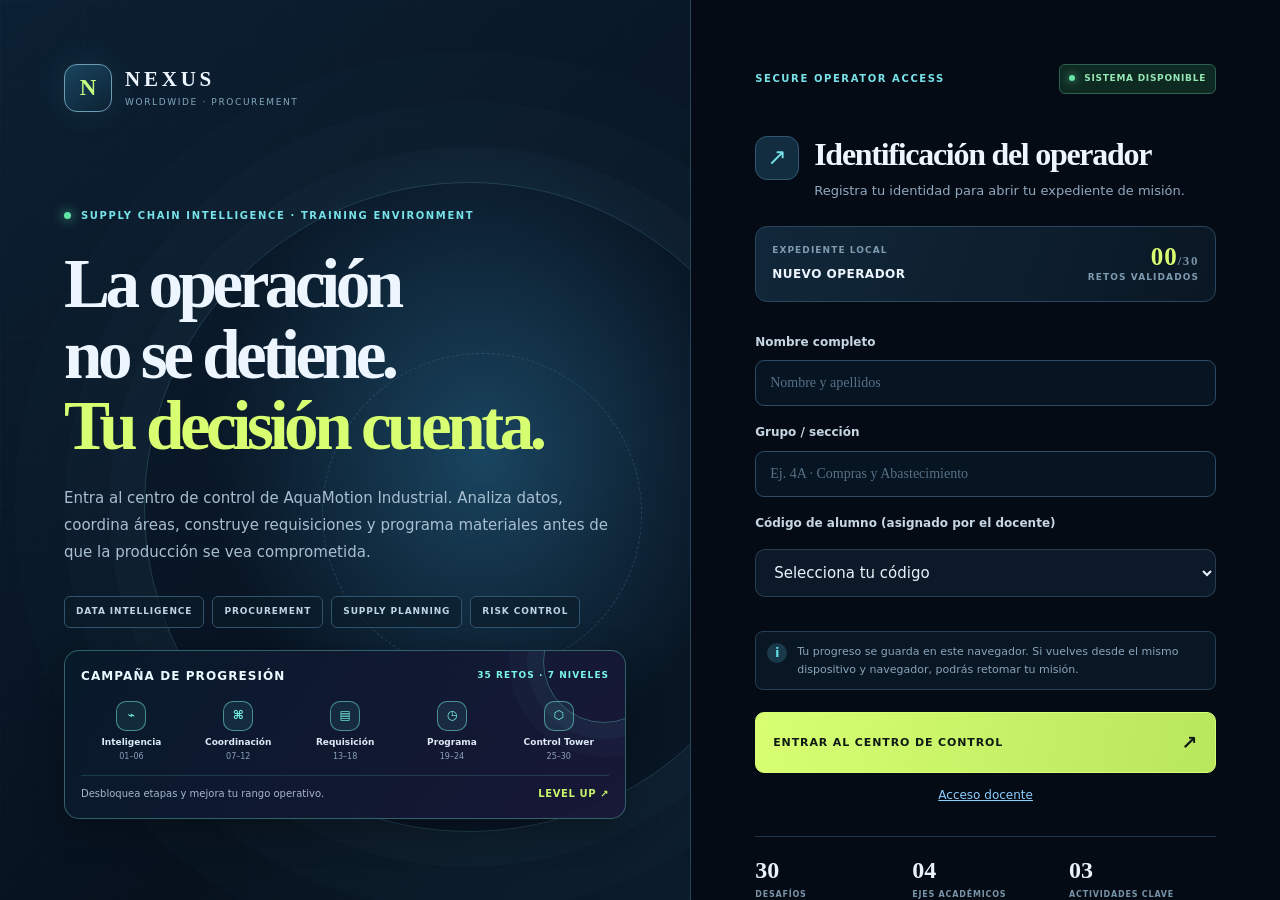
==== commit e8eee39c: "Expand NEXUS campaign to 35 challenges" ====
--- a/index.html
+++ b/index.html
@@ -4,7 +4,7 @@
 <meta charset="utf-8"><meta name="viewport" content="width=device-width, initial-scale=1">
 <meta name="theme-color" content="#07111e"><meta name="description" content="Simulación inmersiva de compras y abastecimiento: datos digitales, coordinación organizacional, requisiciones y programación de requerimientos."><meta name="color-scheme" content="dark">
 <title>NEXUS | Operación Abastecimiento</title>
-<link rel="stylesheet" href="./styles.css?v=nexus-immersive-lab-3">
+<link rel="stylesheet" href="./styles.css?v=nexus-written-challenges-4">
 </head>
 <body>
 <div id="loginGate" class="nexus-login-gate" role="dialog" aria-modal="true" aria-labelledby="loginTitle">
@@ -14,7 +14,7 @@
   <div class="login-copy"><div class="login-eyebrow"><span class="live-dot"></span> SUPPLY CHAIN INTELLIGENCE · TRAINING ENVIRONMENT</div><h1>La operación<br>no se detiene.<br><em>Tu decisión cuenta.</em></h1><p>Entra al centro de control de AquaMotion Industrial. Analiza datos, coordina áreas, construye requisiciones y programa materiales antes de que la producción se vea comprometida.</p>
    <div class="login-capabilities"><span>DATA INTELLIGENCE</span><span>PROCUREMENT</span><span>SUPPLY PLANNING</span><span>RISK CONTROL</span></div>
   <div class="login-campaign-preview">
-   <div class="login-campaign-heading"><b>CAMPAÑA DE PROGRESIÓN</b><span>30 RETOS · 5 NIVELES</span></div>
+   <div class="login-campaign-heading"><b>CAMPAÑA DE PROGRESIÓN</b><span>35 RETOS · 7 NIVELES</span></div>
    <div class="login-campaign-steps">
     <div class="login-campaign-step"><span class="login-campaign-icon">⌁</span><b>Inteligencia</b><small>01–06</small></div>
     <div class="login-campaign-step"><span class="login-campaign-icon">⌘</span><b>Coordinación</b><small>07–12</small></div>
@@ -30,7 +30,7 @@
  <section class="login-access">
   <div class="access-top"><span class="access-overline">SECURE OPERATOR ACCESS</span><span class="access-pill"><i></i> SISTEMA DISPONIBLE</span></div>
   <div class="access-title"><div class="access-symbol">↗</div><div><h2 id="loginTitle">Identificación del operador</h2><p>Registra tu identidad para abrir tu expediente de misión.</p></div></div>
-  <div class="login-resume-card"><div><span>EXPEDIENTE LOCAL</span><strong id="loginSavedName">NUEVO OPERADOR</strong></div><div class="resume-stat"><strong id="loginSavedProgress">00<span>/30</span></strong><small>RETOS VALIDADOS</small></div></div>
+  <div class="login-resume-card"><div><span>EXPEDIENTE LOCAL</span><strong id="loginSavedName">NUEVO OPERADOR</strong></div><div class="resume-stat"><strong id="loginSavedProgress">00<span>/35</span></strong><small>RETOS VALIDADOS</small></div></div>
   <form id="nexusLoginForm" class="nexus-login-form">
    <label for="loginFullName">Nombre completo</label><input id="loginFullName" type="text" autocomplete="name" minlength="5" maxlength="100" placeholder="Nombre y apellidos" required>
    <label for="loginGroup">Grupo / sección</label><input id="loginGroup" type="text" maxlength="80" placeholder="Ej. 4A · Compras y Abastecimiento">
@@ -50,7 +50,7 @@
 <aside class="side">\n <div class="nexus-sidebar-brand"><span class="nexus-sidebar-mark">N</span><span><b>NEXUS</b><small>WORLDWIDE · PROCUREMENT</small></span></div>
 
  <div class="student"><div class="eyebrow">Operador asignado</div><strong id="studentName">Sin identificar</strong><div class="sub" id="studentStatus">Sesión no iniciada</div></div>
- <div class="progress-label"><span>Progreso de misión</span><b id="progressText">0/30</b></div><div class="bar"><span id="progressBar"></span></div>
+ <div class="progress-label"><span>Progreso de misión</span><b id="progressText">0/35</b></div><div class="bar"><span id="progressBar"></span></div>
  <div class="nexus-primary-nav" aria-label="Navegación del centro de control">
   <button data-nexus-view="dashboard" class="active" onclick="showDash()"><span>⌂</span> Centro de control</button>
   <button data-nexus-view="briefing" onclick="showBriefing()"><span>▤</span> Briefing operativo</button>
@@ -70,7 +70,7 @@
 </header><section class="panel command-dashboard nexus-home" id="commandDashboard">
  <div class="command-head"><div><div class="eyebrow">NEXUS PROCUREMENT / OPERATIONAL OVERVIEW</div><h2>Centro de control de abastecimiento</h2><p class="muted">AquaMotion Industrial · Planta de producción · Unidad 3</p></div><div class="live-state"><span class="live-dot"></span> OPERACIÓN SIMULADA</div></div>
  <div class="command-kpis">
-  <article class="command-kpi"><span class="kpi-label">DESAFÍOS VALIDADOS</span><strong id="dashDone">00<span class="kpi-denom">/30</span></strong><span id="dashProgressCaption">Tu operación está por comenzar</span><div class="kpi-track"><i id="dashProgressBar" style="width:0%"></i></div></article>
+  <article class="command-kpi"><span class="kpi-label">DESAFÍOS VALIDADOS</span><strong id="dashDone">00<span class="kpi-denom">/35</span></strong><span id="dashProgressCaption">Tu operación está por comenzar</span><div class="kpi-track"><i id="dashProgressBar" style="width:0%"></i></div></article>
   <article class="command-kpi"><span class="kpi-label">PUNTUACIÓN ACTUAL</span><strong id="dashScore">100</strong><span>Índice académico con penalización por intentos</span><div class="kpi-track"><i id="dashScoreBar" style="width:100%"></i></div></article>
   <article class="command-kpi"><span class="kpi-label">EJES DE OPERACIÓN</span><strong>04</strong><span>Datos · Organización · Requisición · Programa</span><div class="kpi-track"><i style="width:100%"></i></div></article>
   <article class="command-kpi risk-kpi"><span class="kpi-label">ESTADO DE LA PLANTA</span><strong id="dashPlantStatus">EN ALERTA</strong><span>Materiales y fecha de producción bajo análisis</span><div class="risk-pulse"><i></i><i></i><i></i><i></i><i></i></div></article>
@@ -160,8 +160,8 @@
 <section class="panel hero" id="welcome">
  <div class="eyebrow">Caso de estudio · AquaMotion Industrial</div><h2>Una planta está a punto de detenerse. Tu equipo debe evitarlo.</h2>
  <p>La planta AquaMotion fabrica bombas de agua. Producción necesita materiales, Almacén reporta existencias, Compras debe conseguir lo faltante y Finanzas controla el presupuesto. Los datos no coinciden y la fecha límite se acerca. Tu misión es conectar sistemas, personas, requisiciones y programación para resolver el caso sin comprar de más ni provocar un paro.</p>
- <div class="chips"><span class="chip">3.2 Datos digitales</span><span class="chip">3.3 Organización</span><span class="chip">3.4 Requisición</span><span class="chip">3.5 Programación</span><span class="chip">30 retos con validación</span></div>
- <div class="grid" style="margin-top:18px"><div class="stat"><b>180–240 min</b><span class="muted">Duración estimada de la experiencia</span></div><div class="stat"><b>30 retos</b><span class="muted">Cada uno requiere validar antes de avanzar</span></div></div>
+ <div class="chips"><span class="chip">3.2 Datos digitales</span><span class="chip">3.3 Organización</span><span class="chip">3.4 Requisición</span><span class="chip">3.5 Programación</span><span class="chip">35 retos con validación</span></div>
+ <div class="grid" style="margin-top:18px"><div class="stat"><b>180–240 min</b><span class="muted">Duración estimada de la experiencia</span></div><div class="stat"><b>35 retos</b><span class="muted">Cada uno requiere validar antes de avanzar</span></div></div>
  <div class="field"><label for="fullName">Nombre completo del estudiante</label><input id="fullName" autocomplete="name" placeholder="Escribe nombre y apellidos"></div>
  <div class="field"><label for="group">Grupo / sección</label><input id="group" placeholder="Ej. 4A · Administración de Compras"></div>
  <div class="btnrow"><button class="btn primary" onclick="startMission()">Iniciar misión</button></div>
@@ -178,5 +178,5 @@
 </div>
 </main></div><footer class="foot">NEXUS Worldwide · NEXUS Procurement · Unidad 3 · Simulación académica. Los datos de AquaMotion son ficticios y se usan exclusivamente con fines didácticos.</footer>
 </div>
-<script src="./app.js?v=nexus-immersive-lab-3" defer></script>
+<script src="./app.js?v=nexus-written-challenges-4" defer></script>
 </body></html>
--- a/styles.css
+++ b/styles.css
@@ -317,3 +317,9 @@
 @media(prefers-reduced-motion:reduce){.nexus-cube,.nexus-progression:before{animation:none!important}.home-module{transition:none}}
 
 .mission-manual-reference{display:flex;align-items:center;gap:9px;flex-wrap:wrap;margin:12px 0 16px;padding:12px 14px;border:1px solid #5d79a5;border-radius:12px;background:linear-gradient(100deg,#11283b,#201c3c);box-shadow:inset 3px 0 #ff7bdc}.mission-manual-reference span{color:#9eb5d0;font-size:12px}.mission-manual-reference b{color:#d9d1ff;font-size:12px}.mission-manual-reference button{margin-left:auto;border:1px solid #79eee2;border-radius:9px;background:#69eee212;color:#a4fff4;padding:8px 10px;font-size:10px;font-weight:950;letter-spacing:.05em}.mission-manual-reference button:hover{background:#69eee226;box-shadow:0 0 18px #69eee21e}
+
+.nexus-hero-visual.medal-hero-visual{display:grid;place-items:center;perspective:1000px;overflow:visible}.holo-medal{position:relative;width:190px;height:230px;display:flex;align-items:center;justify-content:center;transform-style:preserve-3d;animation:medalHover 5s ease-in-out infinite;filter:drop-shadow(0 0 22px #5ceeff55)}.medal-face{position:relative;z-index:2;width:138px;height:138px;border-radius:50%;display:flex;flex-direction:column;align-items:center;justify-content:center;gap:3px;color:#caffff;border:2px solid #b2ffff;background:radial-gradient(circle at 30% 20%,#ffffffa0,transparent 20%),radial-gradient(circle at 70% 85%,#ff6bd644,transparent 45%),linear-gradient(140deg,#0d3147,#252052 58%,#0d4249);box-shadow:inset 0 0 0 5px #7df6ed24,inset 0 0 22px #80faff55,0 0 0 7px #83f8f033,0 0 32px #71edff80;transform:translateZ(25px) rotateY(-12deg)}.medal-face:before{content:"";position:absolute;inset:8px;border:1px dashed #c7ffffa6;border-radius:50%}.medal-face b{font-size:34px;letter-spacing:-.08em;text-shadow:0 0 18px #71faff}.medal-face small{font-size:7px;letter-spacing:.2em;color:#ffb5e9;font-weight:900}.medal-star{font-size:21px;color:#ffef9b;text-shadow:0 0 12px #ffef9b}.medal-laurel{font-size:18px;color:#a4fff2;letter-spacing:3px}.medal-ribbon{position:absolute;top:4px;left:50%;width:72px;height:75px;transform:translateX(-50%) translateZ(-4px);background:linear-gradient(90deg,#ff7bdc,#9a8cff 48%,#67f4ed);clip-path:polygon(0 0,100% 0,82% 100%,50% 82%,18% 100%);opacity:.9}.medal-orbit{position:absolute;z-index:1;width:178px;height:178px;border:1px solid #6ff7ff7a;border-radius:50%;transform:rotateX(68deg) rotateZ(-25deg);box-shadow:0 0 14px #6ff7ff20}.orbit-b{width:200px;height:200px;border-color:#ff80df70;transform:rotateX(72deg) rotateZ(55deg)}.medal-spark{position:absolute;color:#a7fff6;text-shadow:0 0 15px #69f4ff;font-size:20px;animation:sparkPulse 2.4s ease-in-out infinite}.spark-a{top:20px;right:10px}.spark-b{left:3px;top:85px;color:#ff9de4;animation-delay:.6s}.spark-c{right:13px;bottom:18px;color:#fff0a1;animation-delay:1.1s}@keyframes medalHover{0%,100%{transform:translateY(0) rotateY(-7deg) rotateX(2deg)}50%{transform:translateY(-9px) rotateY(9deg) rotateX(-2deg)}}@keyframes sparkPulse{0%,100%{opacity:.45;scale:.75}50%{opacity:1;scale:1.2}}
+.supply-map-section,.branching-lab{margin:28px 0;padding:clamp(18px,3vw,30px);border:1px solid #647fd177;border-radius:24px;background:radial-gradient(circle at 100% 0,#ff6bd617,transparent 28%),radial-gradient(circle at 0 100%,#57edff16,transparent 30%),linear-gradient(135deg,#09192c,#171633 60%,#0b333c);box-shadow:0 22px 60px #0004}.immersive-section-head{display:flex;justify-content:space-between;align-items:flex-start;gap:18px;margin-bottom:22px}.immersive-section-head h3{font-size:clamp(24px,3vw,36px);margin:7px 0;letter-spacing:-.035em}.immersive-section-head p{color:#aec2dc;max-width:800px;line-height:1.65;margin:0}.immersive-status{flex-shrink:0;padding:8px 10px;border:1px solid #6ef2e36b;border-radius:9px;color:#a2fff2;background:#64f4e70e;font-size:10px;font-weight:950;letter-spacing:.1em}
+.supply-map-layout{display:grid;grid-template-columns:minmax(0,1.5fr) minmax(250px,.7fr);gap:16px}.supply-map-canvas{min-height:440px;position:relative;overflow:hidden;border:1px solid #3e5d7d;border-radius:19px;background:radial-gradient(ellipse at center,#1c3152 0%,#0c1a30 70%);perspective:1000px;isolation:isolate}.map-grid-floor{position:absolute;inset:30% -15% -30%;background-image:linear-gradient(#6ae9ff20 1px,transparent 1px),linear-gradient(90deg,#6ae9ff20 1px,transparent 1px);background-size:32px 32px;transform:rotateX(62deg) scale(1.15);transform-origin:top center;opacity:.65}.supply-connections{position:absolute;inset:0;width:100%;height:100%;z-index:0}.supply-connections path{fill:none;stroke:#5578a8;stroke-width:2;stroke-dasharray:5 7;opacity:.8}.supply-connections .flow-path{stroke:#79fff0;stroke-width:3;stroke-dasharray:9 14;animation:networkFlow 3s linear infinite;filter:drop-shadow(0 0 5px #79fff0)}@keyframes networkFlow{to{stroke-dashoffset:-46}}.map-node{position:absolute;z-index:2;display:flex;flex-direction:column;align-items:center;gap:5px;min-width:120px;padding:12px 10px;border:1px solid #4e709a;border-radius:13px;background:linear-gradient(145deg,#152e49f2,#171938f2);color:#eef8ff;box-shadow:0 12px 24px #0006,0 0 15px #70eaff12;transform:translate(-50%,-50%) rotateX(5deg);transition:transform .2s,border-color .2s,box-shadow .2s}.map-node:hover,.map-node.selected{transform:translate(-50%,-55%) rotateX(0);border-color:#7cfff0;box-shadow:0 14px 28px #0007,0 0 25px #6ff9ed35}.map-node b{font-size:12px}.map-node small{font-size:10px;color:#a9c1dd}.node-glyph{display:grid;place-items:center;width:33px;height:33px;border-radius:10px;background:linear-gradient(135deg,#6df3ed,#a18aff 65%,#ff83d9);color:#081527;font-weight:1000;font-size:17px}.node-production{left:50%;top:17%}.node-planning{left:25%;top:37%}.node-purchasing{left:75%;top:37%}.node-finance{left:15%;top:67%}.node-warehouse{left:50%;top:67%}.node-supplier{left:85%;top:67%}.map-core{position:absolute;left:50%;top:48%;z-index:1;transform:translate(-50%,-50%);width:75px;height:75px;border-radius:50%;display:flex;flex-direction:column;justify-content:center;align-items:center;background:radial-gradient(circle,#2a5070,#121c39 70%);border:1px solid #9e8aff;box-shadow:0 0 0 8px #9c8cff14,0 0 30px #9c8cff35;color:#c5fff7}.map-core span{font-size:21px;font-weight:1000}.map-core small{font-size:6px;letter-spacing:.07em}.map-detail-card{align-self:stretch;padding:20px;border:1px solid #4a668d;border-radius:17px;background:linear-gradient(145deg,#14243b,#171630)}.map-detail-card h4{font-size:23px;margin:9px 0}.map-detail-card p,.map-detail-card li{color:#b8cbe1;font-size:13px;line-height:1.65}.map-detail-card ul{padding-left:19px}.map-detail-label{margin-top:17px;color:#82f7ec;font-size:10px;font-weight:950;letter-spacing:.1em}.map-legend{display:flex;flex-wrap:wrap;gap:16px;margin-top:14px;color:#a9bed7;font-size:11px}.map-legend span{display:flex;align-items:center;gap:6px}.legend-dot{width:8px;height:8px;border-radius:50%;display:inline-block}.dot-demand{background:#ff8bdc}.dot-data{background:#a99aff}.dot-decision{background:#ffd783}.dot-flow{background:#79fff0}
+.branch-progress{display:flex;align-items:center;gap:12px;margin:18px 0;color:#a8c0da;font-size:10px;font-weight:900;letter-spacing:.08em}.branch-progress>div{flex:1;height:6px;background:#253954;border-radius:99px;overflow:hidden}.branch-progress>div i{display:block;height:100%;background:linear-gradient(90deg,#66e9f0,#a28cff,#ff7bdc);border-radius:99px;transition:width .3s}.branch-case-card{padding:clamp(16px,3vw,26px);border:1px solid #516c94;border-radius:18px;background:linear-gradient(130deg,#101f35,#171733 65%,#102e38)}.branch-case-kicker{font-size:10px;font-weight:950;letter-spacing:.12em;color:#ff9ce3}.branch-case-card h4{font-size:clamp(21px,2.5vw,29px);margin:8px 0}.branch-case-card>p{color:#b8cbe1;line-height:1.7}.branch-data-pills{display:flex;flex-wrap:wrap;gap:8px;margin:14px 0 20px}.branch-data-pills span{padding:8px 10px;border:1px solid #475c7b;border-radius:8px;background:#0c1b2d;color:#b8fff4;font-size:11px}.branch-options h5{font-size:14px;color:#d9d5ff}.branch-options{display:grid;gap:9px}.branch-option{display:flex;align-items:center;gap:12px;text-align:left;padding:13px;border:1px solid #455b7d;border-radius:12px;background:#14243a;color:#eaf3ff;cursor:pointer;transition:transform .16s,border-color .16s,background .16s}.branch-option:hover:not(:disabled){transform:translateX(3px);border-color:#7df5e8;background:#193248}.branch-option:disabled{cursor:default;opacity:.82}.branch-option b{display:grid;place-items:center;min-width:31px;height:31px;border-radius:9px;background:linear-gradient(135deg,#70f5e7,#9f8cff);color:#0b1728}.branch-option span{flex:1;font-size:13px}.branch-option i{color:#ff91dc;font-style:normal}.branch-consequence{margin-top:18px;padding:18px;border:1px solid #6b83ae;border-radius:13px;background:radial-gradient(circle at 100% 0,#ff78d719,transparent 35%),#0a192b}.branch-result-grade{font-size:12px;font-weight:1000;letter-spacing:.1em;text-transform:uppercase;color:#9effef}.branch-consequence p{color:#c1d0e3;line-height:1.7}.branch-next-step{padding:12px;border-left:3px solid #ff8bdc;background:#211b37}.branch-next-step b{color:#e0d8ff;font-size:12px}.branch-manual-link,.branch-comparison-card button{border:1px solid #6dece180;border-radius:9px;background:#6dece312;color:#9efff3;padding:9px 11px;font-size:10px;font-weight:950;letter-spacing:.05em}.branch-case-actions{display:flex;justify-content:flex-end;gap:9px;flex-wrap:wrap;margin-top:16px}.branch-comparison{margin-top:18px;padding:18px;border:1px solid #6c82a5;border-radius:17px;background:#0b182a}.branch-comparison h4{font-size:24px;margin:8px 0}.branch-comparison>p{color:#b2c4db}.branch-comparison-grid{display:grid;grid-template-columns:repeat(3,minmax(0,1fr));gap:12px;margin:16px 0}.branch-comparison-card{padding:14px;border:1px solid #405777;border-radius:12px;background:linear-gradient(140deg,#14243b,#1a1837)}.branch-comparison-card h5{font-size:15px;margin:9px 0}.comparison-grade{display:inline-block;padding:6px 8px;border-radius:7px;background:#75f3df15;color:#a1fff2;font-size:10px;font-weight:950}.branch-comparison-card p{font-size:12px;color:#b8cbe0;line-height:1.6}.branch-total{grid-column:1/-1;padding:15px;border:1px solid #9e8aff66;border-radius:12px;background:#201c3a;color:#ddd6ff}.branch-total p{margin-bottom:0;color:#b9c5dd;font-size:12px}
+@media(max-width:800px){.supply-map-layout{grid-template-columns:1fr}.supply-map-canvas{min-height:410px}.branch-comparison-grid{grid-template-columns:1fr 1fr}.immersive-section-head{flex-direction:column}.immersive-status{align-self:flex-start}}@media(max-width:520px){.holo-medal{scale:.8;margin:-15px 0}.supply-map-canvas{min-height:440px}.map-node{min-width:95px;padding:9px 6px}.map-node b{font-size:10px}.map-node small{font-size:9px}.node-planning{left:24%}.node-purchasing{left:76%}.node-finance{left:16%}.node-supplier{left:84%}.map-core{width:58px;height:58px}.map-core span{font-size:16px}.map-core small{font-size:5px}.branch-comparison-grid{grid-template-columns:1fr}.branch-progress{gap:6px;font-size:9px}.branch-case-actions>*{flex:1}.medal-face{width:122px;height:122px}}@media(prefers-reduced-motion:reduce){.holo-medal,.medal-spark,.supply-connections .flow-path{animation:none!important}}
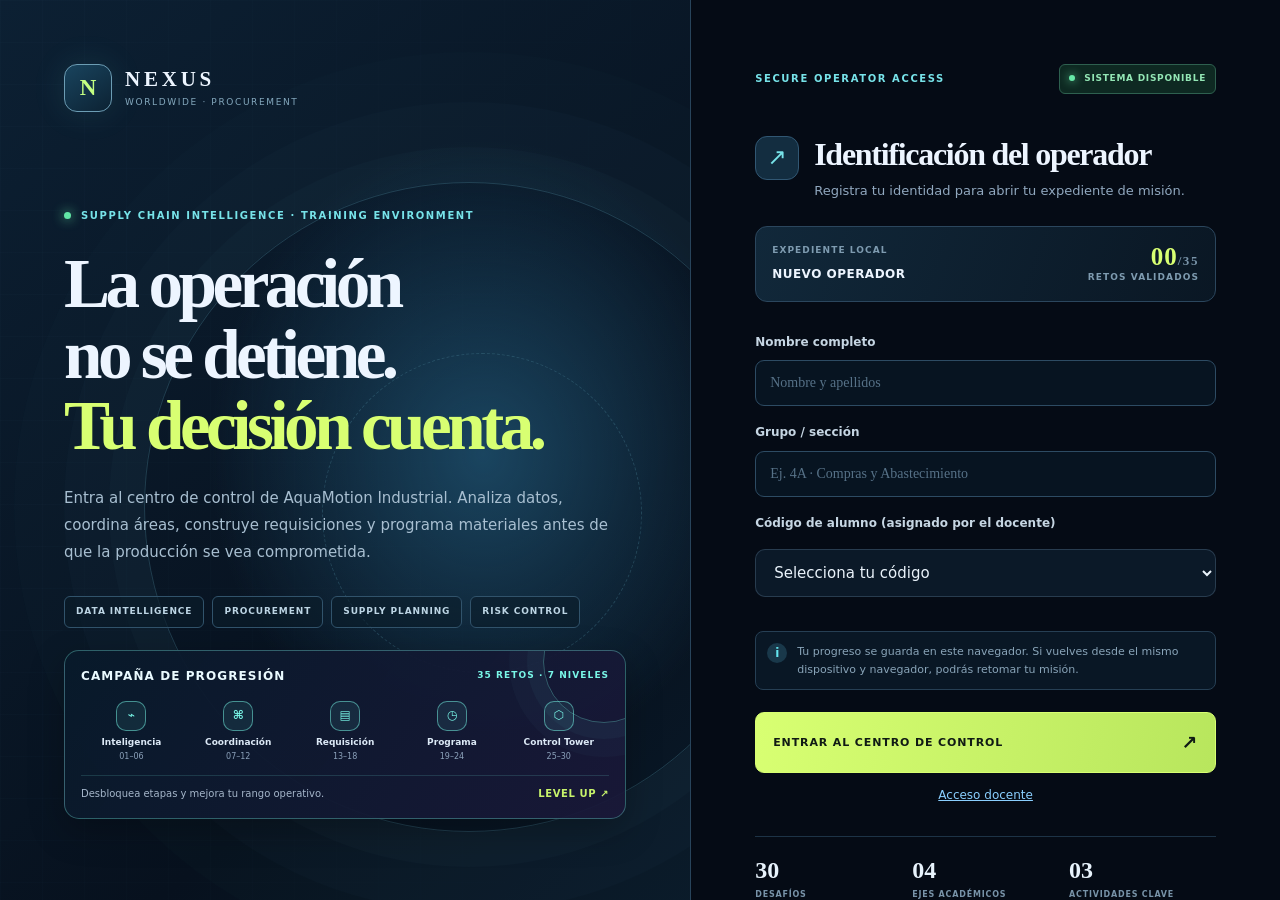
==== commit e130e77b: "Expand NEXUS to 35 challenges and fix campaign counters" ====
--- a/index.html
+++ b/index.html
@@ -4,7 +4,7 @@
 <meta charset="utf-8"><meta name="viewport" content="width=device-width, initial-scale=1">
 <meta name="theme-color" content="#07111e"><meta name="description" content="Simulación inmersiva de compras y abastecimiento: datos digitales, coordinación organizacional, requisiciones y programación de requerimientos."><meta name="color-scheme" content="dark">
 <title>NEXUS | Operación Abastecimiento</title>
-<link rel="stylesheet" href="./styles.css?v=nexus-written-challenges-4">
+<link rel="stylesheet" href="./styles.css?v=nexus-written-challenges-5">
 </head>
 <body>
 <div id="loginGate" class="nexus-login-gate" role="dialog" aria-modal="true" aria-labelledby="loginTitle">
@@ -114,7 +114,7 @@
   <div class="branch-comparison" id="branchComparison" hidden><div class="eyebrow">DEBRIEF · COMPARATIVO DE DECISIONES</div><h4>Comparativo de casos 1, 2 y 3</h4><p>Compara la decisión que tomaste, su efecto principal y la recomendación para una operación real.</p><div class="branch-comparison-grid" id="branchComparisonGrid"></div><button class="btn primary" onclick="resetBranchLab()">REPETIR LOS TRES CASOS ↻</button></div>
  </section>
  <section class="nexus-live-ops" id="liveOperations">
-  <div class="live-ops-head"><div><div class="eyebrow">SIMULADOR COMPLEMENTARIO · PRÁCTICA DE DECISIONES</div><h3>Centro de incidentes en vivo</h3><p><b>¿Para qué sirve?</b> Es un laboratorio de práctica independiente de los 30 retos: puedes usarlo antes de empezar para familiarizarte con las decisiones o al terminar para comparar estrategias con tu equipo. Resuelve tres incidentes y observa cómo afectan continuidad, presupuesto, calidad y riesgo. Los indicadores son didácticos, no datos de una planta real.</p><div class="role-badge" id="activeRoleBadge">ROL · JEFATURA DE COMPRAS</div><button class="manual-inline-link" onclick="openFieldManual('manual-incidents')">CONSULTAR GUÍA DE INCIDENTES ↗</button></div><span class="ops-chip"><i class="live-dot"></i> SIMULACIÓN</span></div>
+  <div class="live-ops-head"><div><div class="eyebrow">SIMULADOR COMPLEMENTARIO · PRÁCTICA DE DECISIONES</div><h3>Centro de incidentes en vivo</h3><p><b>¿Para qué sirve?</b> Es un laboratorio de práctica independiente de los 35 retos: puedes usarlo antes de empezar para familiarizarte con las decisiones o al terminar para comparar estrategias con tu equipo. Resuelve tres incidentes y observa cómo afectan continuidad, presupuesto, calidad y riesgo. Los indicadores son didácticos, no datos de una planta real.</p><div class="role-badge" id="activeRoleBadge">ROL · JEFATURA DE COMPRAS</div><button class="manual-inline-link" onclick="openFieldManual('manual-incidents')">CONSULTAR GUÍA DE INCIDENTES ↗</button></div><span class="ops-chip"><i class="live-dot"></i> SIMULACIÓN</span></div>
   <div class="incident-guide"><b>¿Cómo se usa este centro?</b><span>01 · Lee el caso</span><span>02 · Compara las consecuencias</span><span>03 · Elige una acción</span><span>04 · Revisa la retroalimentación y la bitácora</span></div>
   <div class="ops-live-grid"><article class="incident-card"><div class="incident-code" id="incidentCode">INCIDENTE 01 · SUMINISTRO</div><h4 id="incidentTitle">Alerta de abastecimiento</h4><p id="incidentDescription">Elige una respuesta operativa para ver sus consecuencias.</p><div class="incident-actions" id="incidentActions"></div><div class="incident-feedback" id="incidentFeedback" aria-live="polite"></div></article>
    <article class="ops-metrics-card"><h4>Índice de salud operativa del equipo</h4>
@@ -135,7 +135,7 @@
    <details class="manual-chapter" id="manual-33"><summary><span class="manual-chapter-num">03.3</span><span><b>Relación organizacional y coordinación</b><small>Área usuaria · área técnica · Compras · Finanzas · Almacén</small></span><span class="manual-chevron">＋</span></summary><div class="manual-content"><h4>Idea central</h4><p>Una compra confiable es un proceso coordinado. La necesidad nace en el área usuaria; el área técnica define o valida especificaciones; Compras gestiona cotización y proveedor; Finanzas valida presupuesto y condiciones de pago; Almacén confirma recepción y discrepancias.</p><div class="manual-flow"><span>Área usuaria<br><small>qué y cuándo</small></span><i>→</i><span>Área técnica<br><small>especificación</small></span><i>→</i><span>Compras<br><small>cotiza y negocia</small></span><i>→</i><span>Finanzas / Almacén<br><small>autoriza y recibe</small></span></div><h4>Error frecuente</h4><p>Emitir una orden no garantiza que el material esté disponible. Deben confirmarse proveedor, cantidad, fecha, transporte, recepción e inspección cuando corresponda.</p><div class="manual-exercise"><b>Ejercicio rápido</b><p>Producción pide “un rodamiento urgente”, sin código, medidas ni aplicación. ¿Qué debe ocurrir antes de solicitar cotizaciones?</p><details><summary>Ver solución razonada</summary><p>El área usuaria documenta la necesidad y fecha; el área técnica valida código, dimensiones, compatibilidad y criterios de aceptación. Compras solicita cotizaciones comparables con esa información.</p></details></div><p class="manual-crossref"><b>Úsalo en:</b> retos de roles, aprobaciones, coordinación y continuidad. <button onclick="openTopicMission('3.3')">Ir a retos 3.3 ↗</button></p></div></details>
    <details class="manual-chapter" id="manual-34"><summary><span class="manual-chapter-num">03.4</span><span><b>Requisición de compras y trazabilidad</b><small>Datos obligatorios · justificación · autorización · evidencia</small></span><span class="manual-chevron">＋</span></summary><div class="manual-content"><h4>Lista de verificación</h4><ul class="manual-checklist"><li>Descripción y código del material, si existe.</li><li>Especificación técnica, unidad de medida y cantidad.</li><li>Fecha requerida, ubicación y justificación operativa.</li><li>Centro de costo o presupuesto y prioridad aprobada.</li><li>Solicitante, autorizador y documentos de soporte.</li><li>Requisitos de entrega, inspección y aceptación.</li></ul><p>Una requisición completa permite cotizar en condiciones comparables, revisar la autorización y seguir la solicitud desde la necesidad hasta la recepción. No sustituye la orden de compra ni confirma por sí sola que el material ya fue adquirido.</p><div class="manual-exercise"><b>Ejercicio rápido</b><p>La requisición dice “10 piezas cuanto antes”, pero no identifica material ni fecha exacta. ¿Está lista para cotizar?</p><details><summary>Ver solución razonada</summary><p>No. Faltan identificación/especificación y una fecha requerida verificable. Debe regresar al área solicitante o técnica para completar datos antes de comparar ofertas.</p></details></div><p class="manual-crossref"><b>Úsalo en:</b> retos de requisición, campos obligatorios y trazabilidad. <button onclick="openTopicMission('3.4')">Ir a retos 3.4 ↗</button></p></div></details>
    <details class="manual-chapter" id="manual-35"><summary><span class="manual-chapter-num">03.5</span><span><b>Programación de requerimientos y abastecimiento</b><small>Demanda · disponibilidad neta · plazo · stock de seguridad</small></span><span class="manual-chevron">＋</span></summary><div class="manual-content"><h4>Secuencia para programar</h4><ol class="manual-checklist"><li>Confirma cantidad y fecha de necesidad de Producción.</li><li>Revisa inventario físico, reservas, bloqueos y recepciones abiertas.</li><li>Calcula disponibilidad neta con las restricciones del caso.</li><li>Compara el plazo del proveedor con la fecha requerida.</li><li>Define cantidad y fecha de compra; escala riesgos y alternativas.</li><li>Da seguimiento a confirmación, embarque y recepción.</li></ol><div class="manual-formula">Disponibilidad utilizable ≈ existencia física − reservas − bloqueos no liberados</div><p>Las recepciones futuras solo deben contarse si están suficientemente confirmadas y llegan antes de la fecha de necesidad. El stock de seguridad se analiza por separado según la política y el riesgo.</p><div class="manual-exercise"><b>Ejercicio rápido</b><p>Hay 120 piezas físicas, 35 reservadas, 5 bloqueadas y una demanda de 100. No hay recepciones confirmadas. ¿Qué brecha debes reportar?</p><details><summary>Ver solución razonada</summary><p>Disponibilidad utilizable: 120 − 35 − 5 = 80. Frente a una demanda de 100, la brecha es de 20 piezas, antes de considerar stock de seguridad u otras restricciones.</p></details></div><p class="manual-crossref"><b>Úsalo en:</b> retos de fechas, cantidades, proveedores y riesgo de faltante. <button onclick="openTopicMission('3.5')">Ir a retos 3.5 ↗</button></p></div></details>
-   <details class="manual-chapter" id="manual-incidents"><summary><span class="manual-chapter-num">LAB</span><span><b>Centro de incidentes en vivo</b><small>Simulador complementario · indicadores · bitácora</small></span><span class="manual-chevron">＋</span></summary><div class="manual-content"><p>Este laboratorio no reemplaza un reto ni es la última misión. Es práctica adicional para probar decisiones sin afectar la secuencia de los 30 desafíos. Cada decisión modifica cuatro indicadores simulados:</p><div class="manual-concepts"><article><b>Continuidad</b><span>¿La acción protege la fecha de producción?</span></article><article><b>Presupuesto</b><span>¿Controla el costo total y las urgencias?</span></article><article><b>Calidad</b><span>¿La decisión usa datos y especificaciones verificables?</span></article><article><b>Riesgo</b><span>¿Previene incumplimientos, bloqueos o faltantes?</span></article></div><p>Lee el incidente, compara las opciones, elige una y justifica el efecto. Al final revisa la bitácora: identifica qué indicador mejoró, cuál se sacrificó y qué evidencia pedirías en una operación real.</p><button class="btn primary" onclick="document.getElementById('liveOperations').scrollIntoView({behavior:'smooth',block:'start'})">IR AL SIMULADOR ↗</button></div></details>
+   <details class="manual-chapter" id="manual-incidents"><summary><span class="manual-chapter-num">LAB</span><span><b>Centro de incidentes en vivo</b><small>Simulador complementario · indicadores · bitácora</small></span><span class="manual-chevron">＋</span></summary><div class="manual-content"><p>Este laboratorio no reemplaza un reto ni es la última misión. Es práctica adicional para probar decisiones sin afectar la secuencia de los 35 desafíos. Cada decisión modifica cuatro indicadores simulados:</p><div class="manual-concepts"><article><b>Continuidad</b><span>¿La acción protege la fecha de producción?</span></article><article><b>Presupuesto</b><span>¿Controla el costo total y las urgencias?</span></article><article><b>Calidad</b><span>¿La decisión usa datos y especificaciones verificables?</span></article><article><b>Riesgo</b><span>¿Previene incumplimientos, bloqueos o faltantes?</span></article></div><p>Lee el incidente, compara las opciones, elige una y justifica el efecto. Al final revisa la bitácora: identifica qué indicador mejoró, cuál se sacrificó y qué evidencia pedirías en una operación real.</p><button class="btn primary" onclick="document.getElementById('liveOperations').scrollIntoView({behavior:'smooth',block:'start'})">IR AL SIMULADOR ↗</button></div></details>
   </div>
   <div class="manual-note"><b>Nota académica</b><p>Este manual resume los conceptos que aparecen en la simulación y sirve como guía de estudio. Las políticas concretas de compra, autorizaciones, inventario y stock de seguridad dependen de cada organización y de las indicaciones del docente.</p></div>
  </section>
@@ -178,5 +178,5 @@
 </div>
 </main></div><footer class="foot">NEXUS Worldwide · NEXUS Procurement · Unidad 3 · Simulación académica. Los datos de AquaMotion son ficticios y se usan exclusivamente con fines didácticos.</footer>
 </div>
-<script src="./app.js?v=nexus-written-challenges-4" defer></script>
+<script src="./app.js?v=nexus-written-challenges-5" defer></script>
 </body></html>
--- a/styles.css
+++ b/styles.css
@@ -323,3 +323,9 @@
 .supply-map-layout{display:grid;grid-template-columns:minmax(0,1.5fr) minmax(250px,.7fr);gap:16px}.supply-map-canvas{min-height:440px;position:relative;overflow:hidden;border:1px solid #3e5d7d;border-radius:19px;background:radial-gradient(ellipse at center,#1c3152 0%,#0c1a30 70%);perspective:1000px;isolation:isolate}.map-grid-floor{position:absolute;inset:30% -15% -30%;background-image:linear-gradient(#6ae9ff20 1px,transparent 1px),linear-gradient(90deg,#6ae9ff20 1px,transparent 1px);background-size:32px 32px;transform:rotateX(62deg) scale(1.15);transform-origin:top center;opacity:.65}.supply-connections{position:absolute;inset:0;width:100%;height:100%;z-index:0}.supply-connections path{fill:none;stroke:#5578a8;stroke-width:2;stroke-dasharray:5 7;opacity:.8}.supply-connections .flow-path{stroke:#79fff0;stroke-width:3;stroke-dasharray:9 14;animation:networkFlow 3s linear infinite;filter:drop-shadow(0 0 5px #79fff0)}@keyframes networkFlow{to{stroke-dashoffset:-46}}.map-node{position:absolute;z-index:2;display:flex;flex-direction:column;align-items:center;gap:5px;min-width:120px;padding:12px 10px;border:1px solid #4e709a;border-radius:13px;background:linear-gradient(145deg,#152e49f2,#171938f2);color:#eef8ff;box-shadow:0 12px 24px #0006,0 0 15px #70eaff12;transform:translate(-50%,-50%) rotateX(5deg);transition:transform .2s,border-color .2s,box-shadow .2s}.map-node:hover,.map-node.selected{transform:translate(-50%,-55%) rotateX(0);border-color:#7cfff0;box-shadow:0 14px 28px #0007,0 0 25px #6ff9ed35}.map-node b{font-size:12px}.map-node small{font-size:10px;color:#a9c1dd}.node-glyph{display:grid;place-items:center;width:33px;height:33px;border-radius:10px;background:linear-gradient(135deg,#6df3ed,#a18aff 65%,#ff83d9);color:#081527;font-weight:1000;font-size:17px}.node-production{left:50%;top:17%}.node-planning{left:25%;top:37%}.node-purchasing{left:75%;top:37%}.node-finance{left:15%;top:67%}.node-warehouse{left:50%;top:67%}.node-supplier{left:85%;top:67%}.map-core{position:absolute;left:50%;top:48%;z-index:1;transform:translate(-50%,-50%);width:75px;height:75px;border-radius:50%;display:flex;flex-direction:column;justify-content:center;align-items:center;background:radial-gradient(circle,#2a5070,#121c39 70%);border:1px solid #9e8aff;box-shadow:0 0 0 8px #9c8cff14,0 0 30px #9c8cff35;color:#c5fff7}.map-core span{font-size:21px;font-weight:1000}.map-core small{font-size:6px;letter-spacing:.07em}.map-detail-card{align-self:stretch;padding:20px;border:1px solid #4a668d;border-radius:17px;background:linear-gradient(145deg,#14243b,#171630)}.map-detail-card h4{font-size:23px;margin:9px 0}.map-detail-card p,.map-detail-card li{color:#b8cbe1;font-size:13px;line-height:1.65}.map-detail-card ul{padding-left:19px}.map-detail-label{margin-top:17px;color:#82f7ec;font-size:10px;font-weight:950;letter-spacing:.1em}.map-legend{display:flex;flex-wrap:wrap;gap:16px;margin-top:14px;color:#a9bed7;font-size:11px}.map-legend span{display:flex;align-items:center;gap:6px}.legend-dot{width:8px;height:8px;border-radius:50%;display:inline-block}.dot-demand{background:#ff8bdc}.dot-data{background:#a99aff}.dot-decision{background:#ffd783}.dot-flow{background:#79fff0}
 .branch-progress{display:flex;align-items:center;gap:12px;margin:18px 0;color:#a8c0da;font-size:10px;font-weight:900;letter-spacing:.08em}.branch-progress>div{flex:1;height:6px;background:#253954;border-radius:99px;overflow:hidden}.branch-progress>div i{display:block;height:100%;background:linear-gradient(90deg,#66e9f0,#a28cff,#ff7bdc);border-radius:99px;transition:width .3s}.branch-case-card{padding:clamp(16px,3vw,26px);border:1px solid #516c94;border-radius:18px;background:linear-gradient(130deg,#101f35,#171733 65%,#102e38)}.branch-case-kicker{font-size:10px;font-weight:950;letter-spacing:.12em;color:#ff9ce3}.branch-case-card h4{font-size:clamp(21px,2.5vw,29px);margin:8px 0}.branch-case-card>p{color:#b8cbe1;line-height:1.7}.branch-data-pills{display:flex;flex-wrap:wrap;gap:8px;margin:14px 0 20px}.branch-data-pills span{padding:8px 10px;border:1px solid #475c7b;border-radius:8px;background:#0c1b2d;color:#b8fff4;font-size:11px}.branch-options h5{font-size:14px;color:#d9d5ff}.branch-options{display:grid;gap:9px}.branch-option{display:flex;align-items:center;gap:12px;text-align:left;padding:13px;border:1px solid #455b7d;border-radius:12px;background:#14243a;color:#eaf3ff;cursor:pointer;transition:transform .16s,border-color .16s,background .16s}.branch-option:hover:not(:disabled){transform:translateX(3px);border-color:#7df5e8;background:#193248}.branch-option:disabled{cursor:default;opacity:.82}.branch-option b{display:grid;place-items:center;min-width:31px;height:31px;border-radius:9px;background:linear-gradient(135deg,#70f5e7,#9f8cff);color:#0b1728}.branch-option span{flex:1;font-size:13px}.branch-option i{color:#ff91dc;font-style:normal}.branch-consequence{margin-top:18px;padding:18px;border:1px solid #6b83ae;border-radius:13px;background:radial-gradient(circle at 100% 0,#ff78d719,transparent 35%),#0a192b}.branch-result-grade{font-size:12px;font-weight:1000;letter-spacing:.1em;text-transform:uppercase;color:#9effef}.branch-consequence p{color:#c1d0e3;line-height:1.7}.branch-next-step{padding:12px;border-left:3px solid #ff8bdc;background:#211b37}.branch-next-step b{color:#e0d8ff;font-size:12px}.branch-manual-link,.branch-comparison-card button{border:1px solid #6dece180;border-radius:9px;background:#6dece312;color:#9efff3;padding:9px 11px;font-size:10px;font-weight:950;letter-spacing:.05em}.branch-case-actions{display:flex;justify-content:flex-end;gap:9px;flex-wrap:wrap;margin-top:16px}.branch-comparison{margin-top:18px;padding:18px;border:1px solid #6c82a5;border-radius:17px;background:#0b182a}.branch-comparison h4{font-size:24px;margin:8px 0}.branch-comparison>p{color:#b2c4db}.branch-comparison-grid{display:grid;grid-template-columns:repeat(3,minmax(0,1fr));gap:12px;margin:16px 0}.branch-comparison-card{padding:14px;border:1px solid #405777;border-radius:12px;background:linear-gradient(140deg,#14243b,#1a1837)}.branch-comparison-card h5{font-size:15px;margin:9px 0}.comparison-grade{display:inline-block;padding:6px 8px;border-radius:7px;background:#75f3df15;color:#a1fff2;font-size:10px;font-weight:950}.branch-comparison-card p{font-size:12px;color:#b8cbe0;line-height:1.6}.branch-total{grid-column:1/-1;padding:15px;border:1px solid #9e8aff66;border-radius:12px;background:#201c3a;color:#ddd6ff}.branch-total p{margin-bottom:0;color:#b9c5dd;font-size:12px}
 @media(max-width:800px){.supply-map-layout{grid-template-columns:1fr}.supply-map-canvas{min-height:410px}.branch-comparison-grid{grid-template-columns:1fr 1fr}.immersive-section-head{flex-direction:column}.immersive-status{align-self:flex-start}}@media(max-width:520px){.holo-medal{scale:.8;margin:-15px 0}.supply-map-canvas{min-height:440px}.map-node{min-width:95px;padding:9px 6px}.map-node b{font-size:10px}.map-node small{font-size:9px}.node-planning{left:24%}.node-purchasing{left:76%}.node-finance{left:16%}.node-supplier{left:84%}.map-core{width:58px;height:58px}.map-core span{font-size:16px}.map-core small{font-size:5px}.branch-comparison-grid{grid-template-columns:1fr}.branch-progress{gap:6px;font-size:9px}.branch-case-actions>*{flex:1}.medal-face{width:122px;height:122px}}@media(prefers-reduced-motion:reduce){.holo-medal,.medal-spark,.supply-connections .flow-path{animation:none!important}}
+
+.written-question{border-color:#6e80b4!important;background:linear-gradient(125deg,#101e33,#171833 70%,#102c35)!important}.written-instruction{margin:9px 0 14px;color:#b6cbe2;line-height:1.65}.written-answer-label{display:block;font-size:12px;font-weight:900;letter-spacing:.04em;color:#9cf8ee;margin:10px 0 7px}.written-question textarea{width:100%;min-height:125px;resize:vertical;border:1px solid #55739b;border-radius:12px;padding:13px;background:linear-gradient(140deg,#071625,#11182d);color:#f2f7ff;line-height:1.65;outline:none;box-shadow:inset 0 1px 8px #0005;transition:border-color .2s,box-shadow .2s}.written-question textarea:focus{border-color:#7df5e8;box-shadow:0 0 0 3px #7df5e81c,0 0 24px #7df5e817}.written-question textarea::placeholder{color:#6f89a8}.written-helper{display:block;margin-top:8px;color:#8ea7c5;font-size:11px;line-height:1.55}.written-question:before{content:"RESPUESTA ABIERTA · EXPLICA TU CRITERIO";display:block;color:#ff9fe4;font-size:10px;font-weight:950;letter-spacing:.13em;margin-bottom:9px}.written-question textarea{font-size:14px}
+
+/* Campaign now contains seven milestone bands: adapt the stage rail. */
+@media(min-width:1001px){.stage-track{grid-template-columns:repeat(7,minmax(0,1fr))}}
+@media(max-width:1000px){.stage-track{grid-template-columns:repeat(4,minmax(0,1fr))}}
